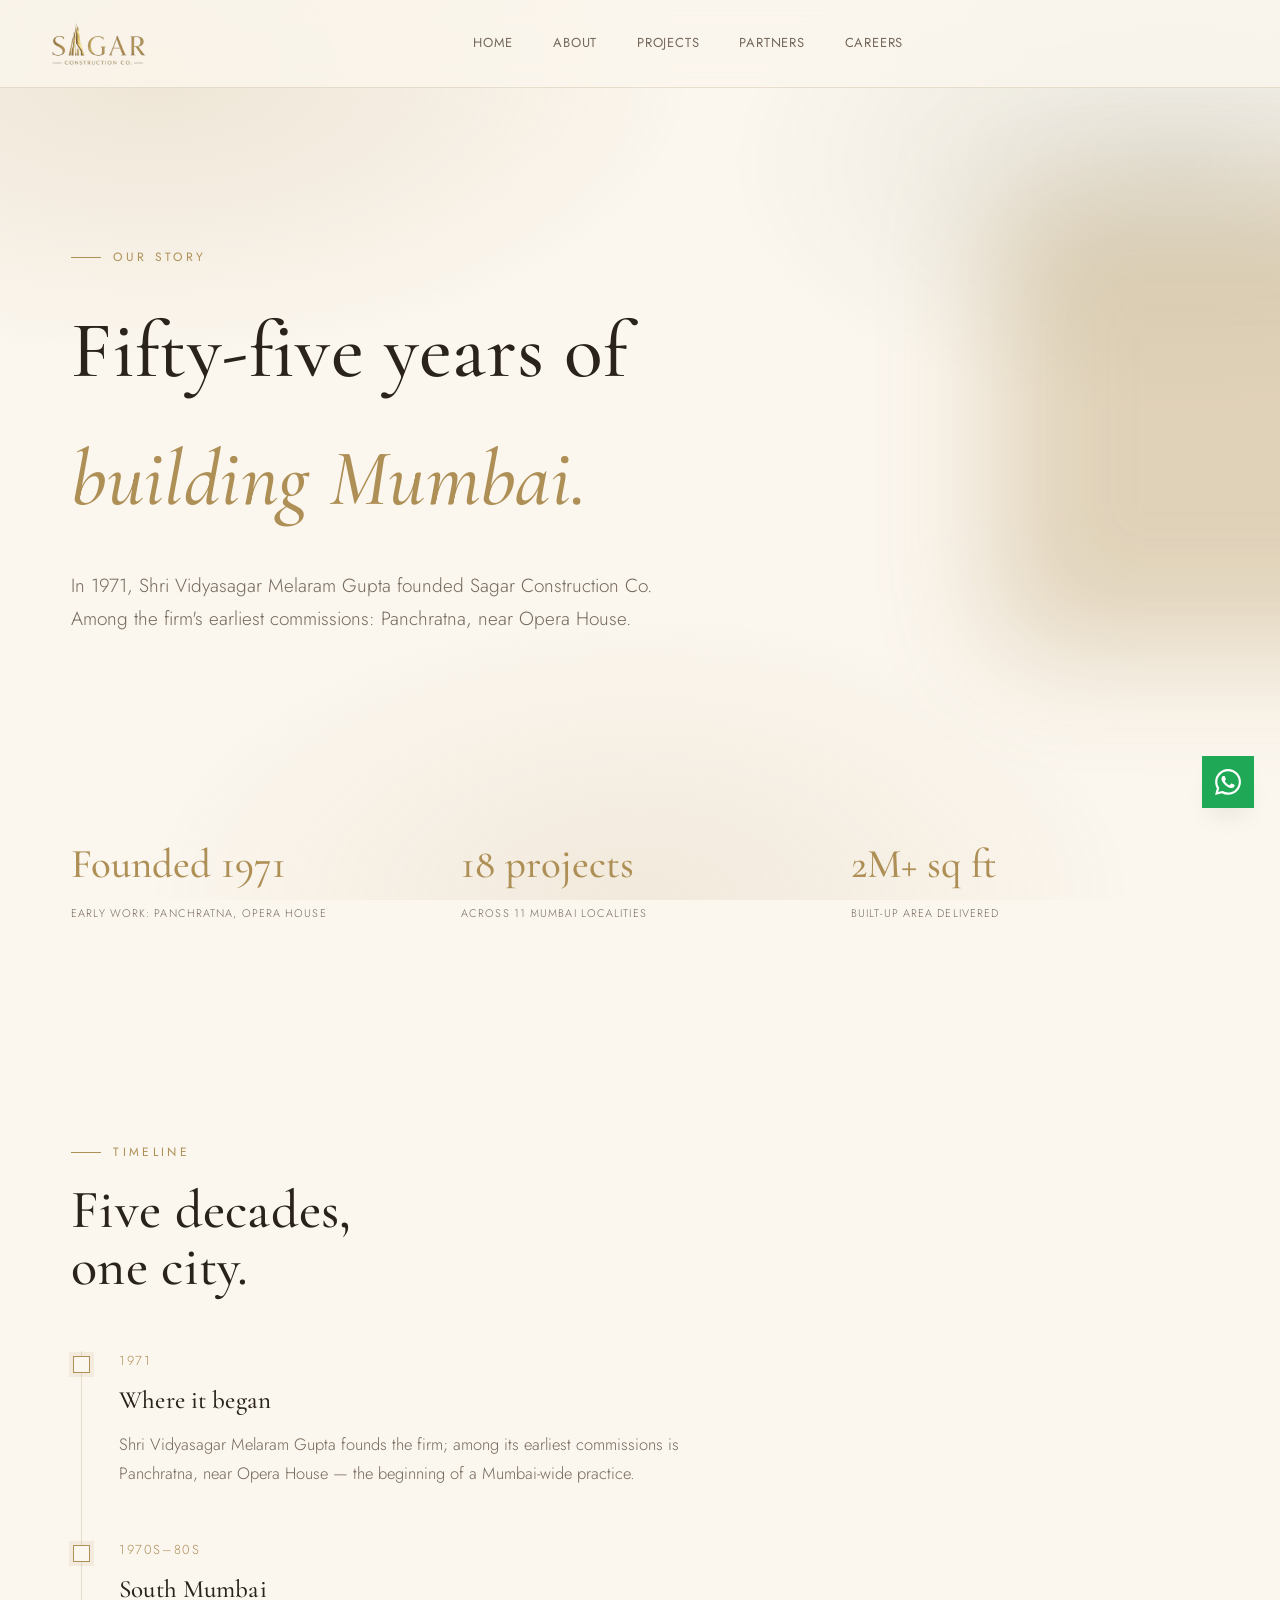
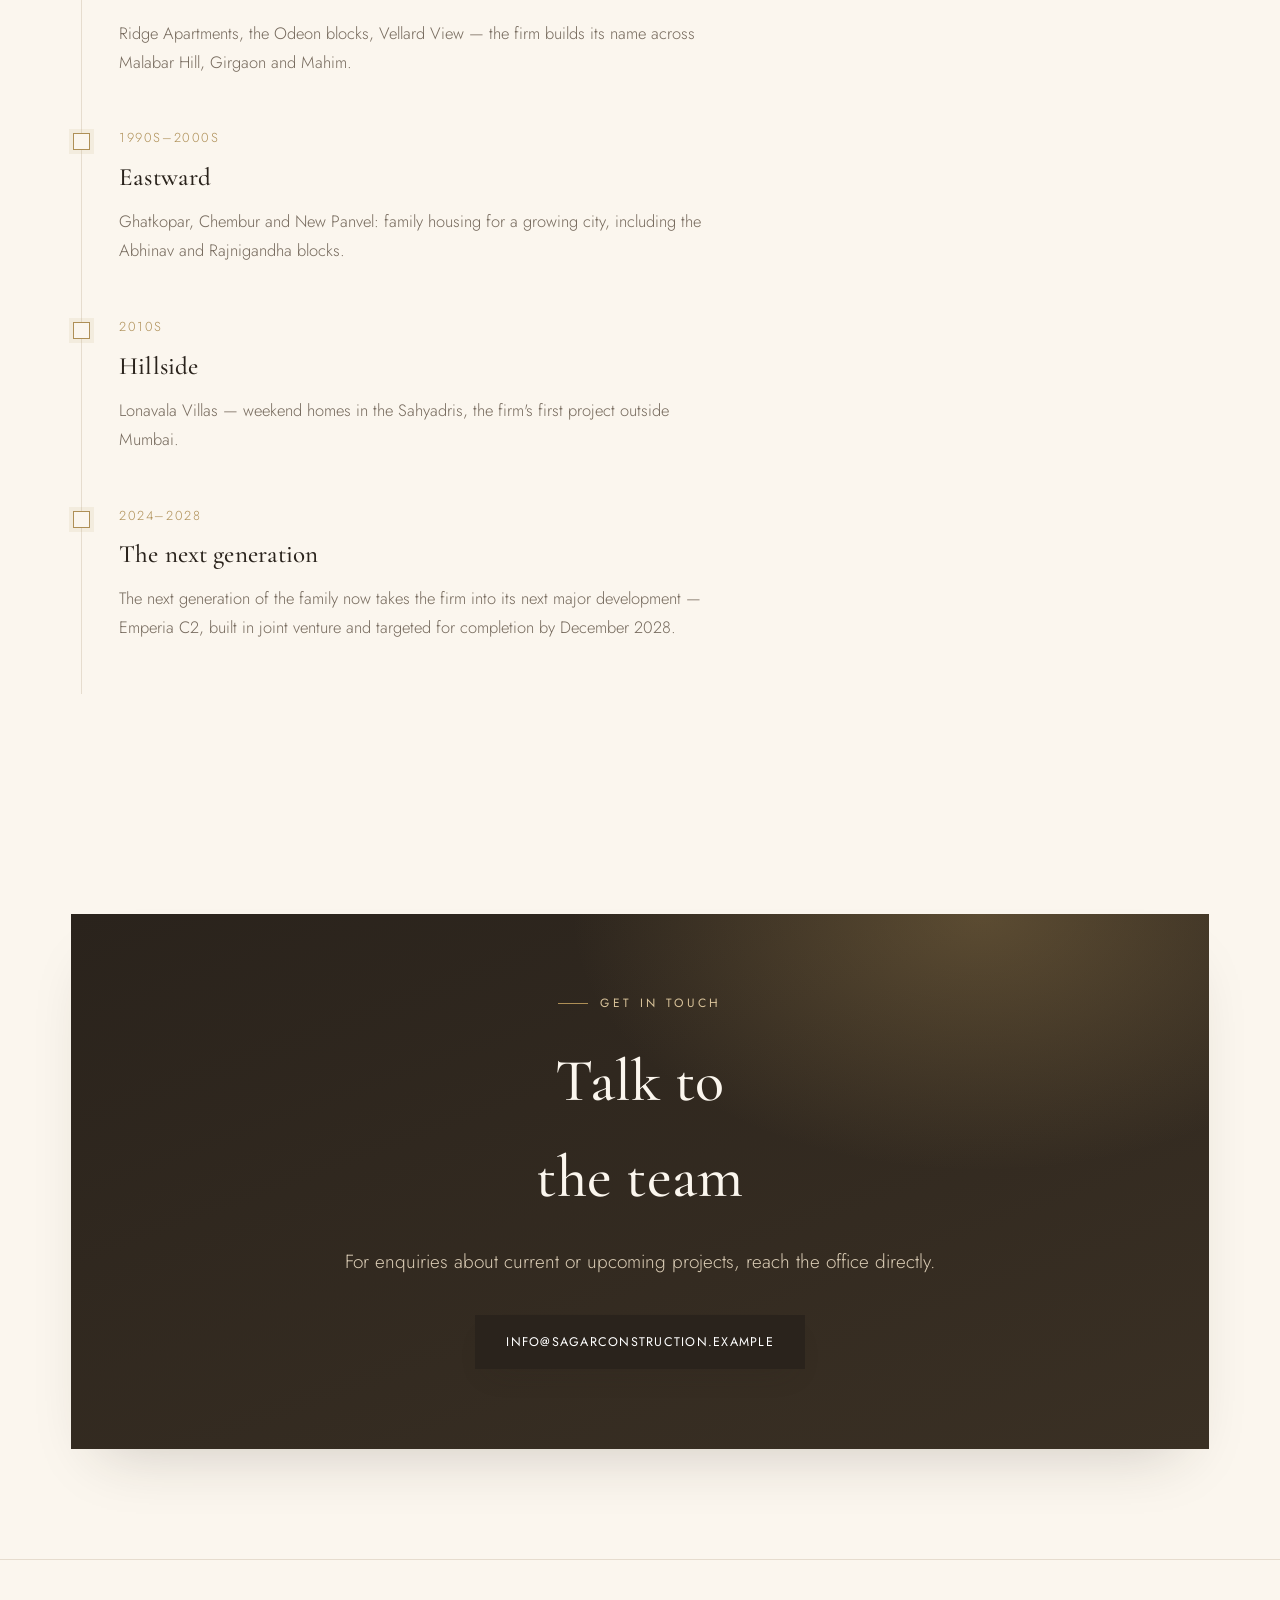
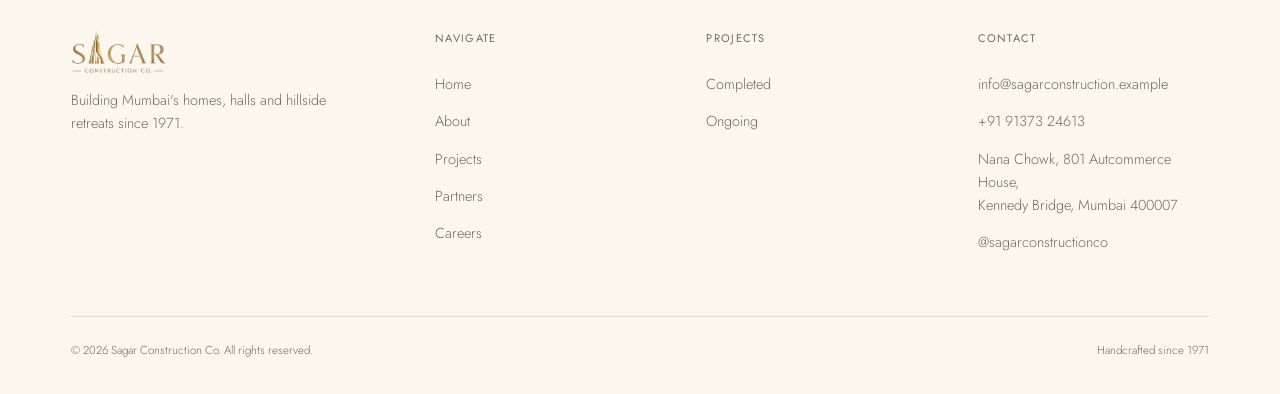
==== about.html @ 86073571 "Site updates: careers page, WhatsApp CTAs, content fixes" ====
<!DOCTYPE html>
<html lang="en">
<head>
<meta charset="UTF-8">
<meta name="viewport" content="width=device-width, initial-scale=1.0">
<title>About — Sagar Construction Co.</title>
<meta name="description" content="The story of Sagar Construction Co. — founded 1971, builders of Panchratna near Opera House, building across Mumbai ever since.">
<meta property="og:title" content="About — Sagar Construction Co.">
<meta property="og:description" content="The story of Sagar Construction Co. — founded 1971, building across Mumbai ever since.">
<meta property="og:type" content="website">
<link rel="stylesheet" href="style.css">
</head>
<body>
<div id="load-scrim"><span>Sagar Construction Co.</span></div>
<header class="topbar">
  <a href="index.html" class="brand">
    <img class="mark-logo" src="logo-full.png" alt="Sagar Construction Co.">
  </a>
  <nav class="navlinks">
    <a href="index.html">Home</a>
    <a href="about.html">About</a>
    <a href="projects.html">Projects</a>
    <a href="partners.html">Partners</a>
    <a href="careers.html">Careers</a>
  </nav>
  <div class="nav-right">
    <button class="burger" aria-label="Menu"><span></span><span></span><span></span></button>
  </div>
</header>
<main>

  <section class="page-hero" style="padding-bottom:30px;">
    <div class="blob" style="width:460px; height:460px; top:100px; right:-180px; background:var(--gold);"></div>
    <div class="wrap">
      <div class="eyebrow reveal">Our story</div>
      <h1 class="reveal">Fifty-five years of<br><em style="font-style:italic; color:var(--accent);">building Mumbai.</em></h1>
      <p class="lede reveal" style="margin-top:26px;">In 1971, Shri Vidyasagar Melaram Gupta founded Sagar Construction Co. Among the firm's earliest commissions: Panchratna, near Opera House.</p>
    </div>
  </section>

  <section>
    <div class="wrap">
      <div class="fact-row reveal">
        <div><strong>Founded 1971</strong><span>Early work: Panchratna, Opera House</span></div>
        <div><strong>18 projects</strong><span>Across 11 Mumbai localities</span></div>
        <div><strong>2M+ sq ft</strong><span>Built-up area delivered</span></div>
      </div>
    </div>
  </section>

  <!-- TIMELINE -->
  <section>
    <div class="wrap">
      <div class="sec-head reveal">
        <div><div class="eyebrow">Timeline</div><h2>Five decades,<br>one city.</h2></div>
      </div>
      <div class="timeline">
        <div class="tl-item reveal">
          <div class="yr">1971</div>
          <div><h3>Where it began</h3><p>Shri Vidyasagar Melaram Gupta founds the firm; among its earliest commissions is Panchratna, near Opera House — the beginning of a Mumbai-wide practice.</p></div>
        </div>
        <div class="tl-item reveal">
          <div class="yr">1970s–80s</div>
          <div><h3>South Mumbai</h3><p>Ridge Apartments, the Odeon blocks, Vellard View — the firm builds its name across Malabar Hill, Girgaon and Mahim.</p></div>
        </div>
        <div class="tl-item reveal">
          <div class="yr">1990s–2000s</div>
          <div><h3>Eastward</h3><p>Ghatkopar, Chembur and New Panvel: family housing for a growing city, including the Abhinav and Rajnigandha blocks.</p></div>
        </div>
        <div class="tl-item reveal">
          <div class="yr">2010s</div>
          <div><h3>Hillside</h3><p>Lonavala Villas — weekend homes in the Sahyadris, the firm's first project outside Mumbai.</p></div>
        </div>
        <div class="tl-item reveal">
          <div class="yr">2024–2028</div>
          <div><h3>The next generation</h3><p>The next generation of the family now takes the firm into its next major development — Emperia C2, built in joint venture and targeted for completion by December 2028.</p></div>
        </div>
      </div>
    </div>
  </section>

  <!-- CTA -->
  <section>
    <div class="wrap">
      <div class="cta-block reveal">
        <div class="eyebrow">Get in touch</div>
        <h2>Talk to<br>the team</h2>
        <p class="lede">For enquiries about current or upcoming projects, reach the office directly.</p>
        <a href="mailto:info@sagarconstruction.example" class="btn"><span>info@sagarconstruction.example</span></a>
      </div>
    </div>
  </section>
</main>
<footer>
  <div class="wrap">
    <div class="foot-grid">
      <div>
        <div class="brand" style="margin-bottom:14px;">
          <img class="mark-logo" src="logo-full.png" alt="Sagar Construction Co.">
        </div>
        <p style="color:var(--fg-soft); font-size:14.5px; max-width:280px; font-weight:300;">Building Mumbai's homes, halls and hillside retreats since 1971.</p>
      </div>
      <div>
        <h4>Navigate</h4>
        <a href="index.html">Home</a>
        <a href="about.html">About</a>
        <a href="projects.html">Projects</a>
        <a href="partners.html">Partners</a>
        <a href="careers.html">Careers</a>
      </div>
      <div>
        <h4>Projects</h4>
        <a href="projects.html#completed">Completed</a>
        <a href="projects.html#ongoing">Ongoing</a>
      </div>
      <div>
        <h4>Contact</h4>
        <a href="mailto:info@sagarconstruction.example">info@sagarconstruction.example</a>
        <a href="tel:+919137324613">+91 91373 24613</a>
        <a href="https://maps.google.com/maps?q=Nana+Chowk,+801+Autcommerce+House,+Kennedy+Bridge,+Mumbai,+Maharashtra+400007" target="_blank" rel="noopener">Nana Chowk, 801 Autcommerce House,<br>Kennedy Bridge, Mumbai 400007</a>
        <a href="https://instagram.com/sagarconstructionco" target="_blank" rel="noopener">@sagarconstructionco</a>
      </div>
    </div>
    <div class="foot-bottom">
      <span>© <span id="yr"></span> Sagar Construction Co. All rights reserved.</span>
      <span>Handcrafted since 1971</span>
    </div>
  </div>
</footer>
<a class="wa-float" href="https://wa.me/919137324613?text=Hi, I%27d like to enquire about Sagar Construction Co. projects." target="_blank" rel="noopener" aria-label="Chat on WhatsApp">
  <svg viewBox="0 0 24 24"><path d="M17.472 14.382c-.297-.149-1.758-.867-2.03-.967-.273-.099-.471-.148-.67.15-.197.297-.767.966-.94 1.164-.173.199-.347.223-.644.075-.297-.15-1.255-.463-2.39-1.475-.883-.788-1.48-1.761-1.653-2.059-.173-.297-.018-.458.13-.606.134-.133.298-.347.446-.52.149-.174.198-.298.298-.497.099-.198.05-.371-.025-.52-.075-.149-.669-1.612-.916-2.207-.242-.579-.487-.5-.669-.51-.173-.008-.371-.01-.57-.01-.198 0-.52.074-.792.372-.272.297-1.04 1.016-1.04 2.479 0 1.462 1.065 2.875 1.213 3.074.149.198 2.096 3.2 5.077 4.487.709.306 1.262.489 1.694.625.712.227 1.36.195 1.871.118.571-.085 1.758-.719 2.006-1.413.248-.694.248-1.289.173-1.413-.074-.124-.272-.198-.57-.347m-5.421 7.403h-.004a9.87 9.87 0 01-5.031-1.378l-.361-.214-3.741.982.998-3.648-.235-.374a9.86 9.86 0 01-1.51-5.26c.001-5.45 4.436-9.884 9.888-9.884 2.64 0 5.122 1.03 6.988 2.898a9.825 9.825 0 012.893 6.994c-.003 5.45-4.437 9.884-9.885 9.884m8.413-18.297A11.815 11.815 0 0012.05 0C5.495 0 .16 5.335.157 11.892c0 2.096.547 4.142 1.588 5.945L.057 24l6.305-1.654a11.882 11.882 0 005.683 1.448h.005c6.554 0 11.89-5.335 11.893-11.893a11.821 11.821 0 00-3.48-8.413z"/></svg>
</a>
<button id="totop" aria-label="Back to top">↑</button>
<script src="data.js"></script>
<script src="main.js"></script>
<script>
document.getElementById("yr").textContent = new Date().getFullYear();
</script>
</body>
</html>
---- style.css ----
/* =========================================================
   SAGAR CONSTRUCTION CO. — DESIGN SYSTEM v2
   Concept: warm ivory, antique gold (from the brand mark),
   deep espresso ink. Soft curves, layered depth, generous
   air — a private-developer, old-money feel rather than a
   drafting sheet.
========================================================= */

@import url('https://fonts.googleapis.com/css2?family=Cormorant+Garamond:ital,wght@0,400;0,500;0,600;1,500&family=Jost:wght@300;400;500;600&display=swap');

:root{
  --ivory:#FBF6EE;
  --ivory-deep:#F3EADA;
  --cream:#FFFDF9;
  --espresso:#2A231C;
  --espresso-soft:#75695C;
  --gold:#AE8F56;
  --gold-light:#D9C39A;
  --gold-pale:#EFE2C6;
  --gold-deep:#8A6B3E;
  --emerald:#3F5C4A;
  --wine:#8C4B3F;
  --slate:#4A5A78;
  --white:#FFFFFF;

  --bg: var(--ivory);
  --surface: var(--cream);
  --fg: var(--espresso);
  --fg-soft: var(--espresso-soft);
  --line: rgba(138,107,62,.18);
  --accent: var(--gold);

  --font-display:'Cormorant Garamond', serif;
  --font-body:'Jost', sans-serif;
  --font-label:'Jost', sans-serif;

  --nav-h:88px;
  --radius:26px;
  --radius-sm:14px;
  --ease:cubic-bezier(.16,1,.3,1);
  --shadow-soft: 0 30px 60px -30px rgba(42,35,28,.22);
  --shadow-tight: 0 14px 30px -16px rgba(42,35,28,.28);
}

*,*::before,*::after{ box-sizing:border-box; }
html{ scroll-behavior:smooth; }
body{
  margin:0;
  background:var(--bg);
  color:var(--fg);
  font-family:var(--font-body);
  font-weight:300;
  font-size:16.5px;
  line-height:1.6;
  transition:background .6s var(--ease), color .6s var(--ease);
  overflow-x:hidden;
}
img{ max-width:100%; display:block; }
a{ color:inherit; text-decoration:none; }
ul{ list-style:none; margin:0; padding:0; }
h1,h2,h3,h4{ font-family:var(--font-display); font-weight:500; letter-spacing:.005em; margin:0; }
p{ margin:0; }

::selection{ background:var(--gold-pale); color:var(--espresso); }

a:focus-visible, button:focus-visible, input:focus-visible{
  outline:2px solid var(--gold);
  outline-offset:3px;
  border-radius:4px;
}

@media (prefers-reduced-motion: reduce){
  *{ animation-duration:.01ms !important; animation-iteration-count:1 !important; transition-duration:.01ms !important; scroll-behavior:auto !important; }
}

/* ---- Soft atmosphere: blurred gold blobs, not grid paper ---- */
.grid-bg{
  position:fixed; inset:0; z-index:-1; pointer-events:none;
  background:
    radial-gradient(60% 45% at 12% 8%, color-mix(in srgb, var(--gold) 16%, transparent), transparent 70%),
    radial-gradient(50% 40% at 92% 18%, color-mix(in srgb, var(--emerald) 10%, transparent), transparent 70%),
    radial-gradient(55% 45% at 50% 100%, color-mix(in srgb, var(--gold) 12%, transparent), transparent 70%);
  transition:opacity .6s var(--ease);
}

/* ---- Loading scrim ---- */
#load-scrim{
  position:fixed; inset:0; background:linear-gradient(160deg, #241D16, #1C1712 60%); z-index:99999;
  display:flex; align-items:center; justify-content:center;
  transition:transform .9s var(--ease), opacity .9s var(--ease);
}
#load-scrim span{ font-family:var(--font-display); font-style:italic; color:var(--gold-light); letter-spacing:.08em; font-size:15px; }
#load-scrim.done{ transform:translateY(-100%); opacity:0; pointer-events:none; }

/* =========================
   TOP BAR / NAV
========================= */
.topbar{
  position:fixed; top:0; left:0; right:0; height:var(--nav-h);
  z-index:1000; display:flex; align-items:center; justify-content:space-between;
  padding:0 clamp(20px,4vw,64px);
  background:color-mix(in srgb, var(--bg) 78%, transparent);
  backdrop-filter:blur(14px);
  border-bottom:1px solid var(--line);
  transition:background .6s var(--ease), border-color .6s var(--ease), transform .5s var(--ease);
}
.topbar.hide{ transform:translateY(-100%); }

.brand{ display:flex; align-items:center; gap:12px; }
.brand .mark-logo{ height:44px; width:auto; }
.brand .mark{ width:38px; height:38px; }
.brand .word{ font-family:var(--font-display); font-size:23px; letter-spacing:.03em; line-height:1; color:var(--fg); }
.brand small{ display:block; font-family:var(--font-label); font-size:9px; letter-spacing:.22em; color:var(--fg-soft); text-transform:uppercase; margin-top:5px; font-weight:400; }

.navlinks{ display:flex; align-items:center; gap:40px; font-family:var(--font-label); font-size:13px; letter-spacing:.06em; text-transform:uppercase; font-weight:400; }
.navlinks a{ position:relative; padding:6px 0; color:var(--fg-soft); }
.navlinks a::after{ content:""; position:absolute; left:0; bottom:0; width:0; height:1px; background:var(--accent); transition:width .35s var(--ease); }
.navlinks a:hover, .navlinks a.active{ color:var(--fg); }
.navlinks a:hover::after, .navlinks a.active::after{ width:100%; }

.nav-right{ display:flex; align-items:center; gap:18px; }

.burger{ display:none; flex-direction:column; gap:5px; background:none; border:0; cursor:pointer; padding:8px; }
.burger span{ width:24px; height:1.5px; background:var(--fg); transition:transform .3s var(--ease), opacity .3s var(--ease); border-radius:2px; }

@media (max-width: 880px){
  .navlinks{ position:fixed; inset:var(--nav-h) 0 0 0; height:calc(100vh - var(--nav-h)); background:var(--bg);
    flex-direction:column; justify-content:center; gap:30px; font-size:24px; font-family:var(--font-display); text-transform:none; letter-spacing:0;
    transform:translateX(100%); transition:transform .55s var(--ease); border-top:1px solid var(--line); }
  .navlinks.open{ transform:translateX(0); }
  .burger{ display:flex; }
  .burger.open span:nth-child(1){ transform:translateY(6.5px) rotate(45deg); }
  .burger.open span:nth-child(2){ opacity:0; }
  .burger.open span:nth-child(3){ transform:translateY(-6.5px) rotate(-45deg); }
}

/* =========================
   BUTTONS
========================= */
.btn{
  --btn-fg: var(--white);
  position:relative; display:inline-flex; align-items:center; gap:10px;
  font-family:var(--font-label); font-size:12.5px; text-transform:uppercase; letter-spacing:.1em; font-weight:400;
  background:var(--espresso); color:var(--btn-fg);
  padding:16px 30px; border-radius:40px; border:1px solid var(--espresso);
  cursor:pointer; overflow:hidden; isolation:isolate;
  box-shadow:var(--shadow-tight);
}
.btn span{ position:relative; z-index:2; }
.btn::before{
  content:""; position:absolute; inset:0; z-index:1;
  background:linear-gradient(120deg, var(--gold), var(--gold-light));
  transform:translateX(-102%);
  transition:transform .5s var(--ease);
}
.btn:hover::before{ transform:translateX(0); }
.btn:hover{ color:var(--espresso); border-color:var(--gold); }
.btn.ghost{ background:transparent; color:var(--fg); border-color:var(--line); box-shadow:none; }
.btn.ghost::before{ background:var(--gold-pale); }
.btn.ghost:hover{ color:var(--espresso); }

/* =========================
   LAYOUT HELPERS
========================= */
.wrap{ max-width:1240px; margin:0 auto; padding:0 clamp(20px,4vw,64px); }
main{ padding-top:var(--nav-h); }
section{ position:relative; padding:110px 0; }
.eyebrow{
  font-family:var(--font-label); font-size:12px; letter-spacing:.28em; text-transform:uppercase; font-weight:400;
  color:var(--accent); display:flex; align-items:center; gap:12px; margin-bottom:20px;
}
.eyebrow::before{ content:""; width:30px; height:1px; background:var(--accent); }
.lede{ font-size:clamp(16px,1.5vw,19px); color:var(--fg-soft); max-width:640px; font-weight:300; line-height:1.75; }

/* Ornamental divider — replaces the old dimension-line */
.dim{
  display:flex; align-items:center; gap:14px; margin:14px 0;
  font-family:var(--font-label); font-size:11px; color:var(--fg-soft); letter-spacing:.14em; text-transform:uppercase; font-weight:400;
}
.dim::before, .dim::after{ content:""; flex:1; height:1px; background:linear-gradient(90deg, transparent, var(--line) 50%, transparent); }
.dim::before{ background:linear-gradient(90deg, var(--line), transparent); }
.dim::after{ background:linear-gradient(90deg, transparent, var(--line)); }

/* reveal-on-scroll */
.reveal{ opacity:0; transform:translateY(34px); transition:opacity 1s var(--ease), transform 1s var(--ease); }
.reveal.in{ opacity:1; transform:translateY(0); }
.reveal-stagger > *{ transition-delay:calc(var(--i, 0) * 100ms); }

/* Fluid section wave divider */
.wave{ position:relative; height:90px; margin-top:-90px; z-index:2; pointer-events:none; }
.wave svg{ width:100%; height:100%; display:block; }

/* =========================
   HERO
========================= */
.hero{ padding:calc(var(--nav-h) + 48px) 0 90px; overflow:hidden; position:relative; }
.hero-grid{ display:grid; grid-template-columns:1.1fr .9fr; gap:64px; align-items:center; }
@media (max-width:960px){ .hero-grid{ grid-template-columns:1fr; } }

.hero h1{
  font-size:clamp(48px,7vw,96px); line-height:1.02; letter-spacing:0; font-weight:500;
}
.hero h1 em{ font-style:italic; color:var(--accent); font-weight:500; }
.hero-tagline{ margin-top:26px; }
.hero-cta{ display:flex; gap:14px; margin-top:36px; flex-wrap:wrap; }

.hero-stats{ display:flex; gap:0; margin-top:50px; flex-wrap:wrap; }
.hero-stats .stat{ padding:0 34px 0 0; margin-right:34px; border-right:1px solid var(--line); }
.hero-stats .stat:last-child{ border-right:0; }
.stat .num{ font-family:var(--font-display); font-size:clamp(32px,3.2vw,44px); color:var(--accent); display:block; font-weight:500; }
.stat .lbl{ font-family:var(--font-label); font-size:11px; letter-spacing:.1em; color:var(--fg-soft); text-transform:uppercase; margin-top:4px; display:block; }

.hero-plate{
  position:relative; aspect-ratio:4/5; border-radius:var(--radius); overflow:hidden;
  box-shadow:var(--shadow-soft);
}
.hero-plate::after{
  content:""; position:absolute; inset:0;
  background:linear-gradient(200deg, transparent 40%, rgba(28,23,18,.55) 100%);
}
.hero-plate img{ width:100%; height:100%; object-fit:cover; filter:grayscale(1); animation:colorUp 4s ease-out 1.2s forwards; }
@keyframes colorUp{ from{ filter:grayscale(1); } to{ filter:grayscale(0); } }
.hero-plate .tag{
  position:absolute; bottom:22px; left:22px; z-index:2; font-family:var(--font-label); font-size:11px;
  letter-spacing:.08em; color:#F3E9D8; text-transform:uppercase;
}
.hero-plate .tag .name{ display:block; font-family:var(--font-display); font-style:italic; font-size:24px; color:#fff; margin-top:2px; letter-spacing:0; }
.hero-plate .ring{
  position:absolute; top:22px; right:22px; z-index:2; width:56px; height:56px; border-radius:50%;
  border:1px solid rgba(255,255,255,.5); display:flex; align-items:center; justify-content:center;
}

/* Decorative blurred blob accents */
.blob{ position:absolute; border-radius:50%; filter:blur(60px); opacity:.35; pointer-events:none; z-index:-1; }

/* =========================
   MARQUEE
========================= */
.marquee{
  border-top:1px solid var(--line); border-bottom:1px solid var(--line);
  padding:22px 0; overflow:hidden; white-space:nowrap;
}
.marquee-track{ display:inline-flex; gap:48px; animation:scrollmq 32s linear infinite; }
.marquee:hover .marquee-track{ animation-play-state:paused; }
.marquee-track span{ font-family:var(--font-display); font-style:italic; font-size:18px; letter-spacing:.02em; color:var(--fg-soft); }
.marquee-track span b{ color:var(--accent); font-weight:400; font-style:normal; }
@keyframes scrollmq{ from{ transform:translateX(0);} to{ transform:translateX(-50%);} }

/* =========================
   SECTION HEAD
========================= */
.sec-head{ display:flex; justify-content:space-between; align-items:flex-end; gap:24px; margin-bottom:56px; flex-wrap:wrap; }
.sec-head h2{ font-size:clamp(32px,4.4vw,54px); line-height:1.05; font-weight:500; }

/* =========================
   IMAGE PLACEHOLDER (elegant)
========================= */
.img-placeholder{
  position:relative; width:100%; height:100%; overflow:hidden;
  background:
    linear-gradient(135deg, var(--gold-pale) 0%, var(--ivory-deep) 45%, var(--gold-pale) 100%);
  display:flex; align-items:center; justify-content:center; flex-direction:column; gap:10px;
}
.img-placeholder::before{
  content:""; position:absolute; inset:0;
  background-image:radial-gradient(circle at 30% 30%, rgba(255,255,255,.5), transparent 55%);
  mix-blend-mode:overlay; opacity:.6;
}
.img-placeholder svg{ width:34px; height:34px; opacity:.55; position:relative; z-index:1; }
.img-placeholder span{ font-family:var(--font-label); font-size:10px; letter-spacing:.14em; text-transform:uppercase; color:var(--gold-deep); opacity:.75; position:relative; z-index:1; text-align:center; padding:0 16px; }

/* =========================
   CARDS
========================= */
.card-grid{ display:grid; grid-template-columns:repeat(3,1fr); gap:34px; }
@media (max-width:960px){ .card-grid{ grid-template-columns:repeat(2,1fr);} }
@media (max-width:640px){ .card-grid{ grid-template-columns:1fr;} }

.pcard{
  background:var(--surface); border-radius:var(--radius); overflow:hidden; cursor:pointer;
  box-shadow:var(--shadow-tight);
  transition:transform .5s var(--ease), box-shadow .5s var(--ease);
  --px: 50%; --py: 50%;
}
.pcard:hover{ transform:translateY(-8px); box-shadow:var(--shadow-soft); }
.pcard .body{ padding:28px; }
.pcard .pk{ font-family:var(--font-label); font-size:10.5px; color:var(--fg-soft); letter-spacing:.12em; text-transform:uppercase; display:flex; justify-content:space-between; align-items:center; }
.pcard h3{ font-size:27px; margin:14px 0 6px; font-weight:500; }
.pcard .loc{ font-family:var(--font-label); font-size:12.5px; color:var(--fg-soft); letter-spacing:.02em; }
.pcard .note{ margin-top:16px; font-size:14.5px; color:var(--fg-soft); line-height:1.7; font-weight:300; }
.pcard .foot{ margin-top:20px; display:flex; justify-content:space-between; align-items:center; font-family:var(--font-label); font-size:12px; border-top:1px solid var(--line); padding-top:16px; }
.badge{ font-family:var(--font-label); font-size:10px; letter-spacing:.1em; text-transform:uppercase; padding:5px 12px; border-radius:20px; font-weight:400; }
.badge.completed{ background:color-mix(in srgb, var(--emerald) 14%, transparent); color:var(--emerald); }
.badge.ongoing{ background:color-mix(in srgb, var(--wine) 14%, transparent); color:var(--wine); }
.badge.jv{ background:color-mix(in srgb, var(--slate) 16%, transparent); color:var(--slate); margin-left:6px; }

.pcard-media{ aspect-ratio:5/4; position:relative; transform-style:preserve-3d; will-change:transform; }
.pcard-media img{
  width:100%; height:100%; object-fit:cover; display:block;
  filter:saturate(1.05) contrast(1.02);
  transition:transform .7s var(--ease);
}
.pcard-media:hover img{ transform:scale(1.06); }

/* =========================
   FILTER TABS (projects page)
========================= */
.tabs{ display:flex; gap:10px; flex-wrap:wrap; }
.tab{
  font-family:var(--font-label); font-size:12px; letter-spacing:.08em; text-transform:uppercase; font-weight:400;
  padding:11px 20px; border:1px solid var(--line); border-radius:40px; background:none; color:var(--fg-soft); cursor:pointer;
  transition:all .35s var(--ease);
}
.tab.active, .tab:hover{ background:var(--espresso); color:var(--ivory); border-color:var(--espresso); }

.searchbar{
  display:flex; align-items:center; gap:10px; border:1px solid var(--line); border-radius:40px; padding:11px 18px;
  font-family:var(--font-label); font-size:13px; min-width:230px; background:var(--surface);
}
.searchbar input{ border:0; background:none; outline:0; color:var(--fg); font-family:var(--font-label); font-size:13px; width:100%; font-weight:300; }
.searchbar input::placeholder{ color:var(--fg-soft); }

.count-line{ font-family:var(--font-label); font-size:12.5px; color:var(--fg-soft); margin:24px 0 34px; font-style:italic; font-family:var(--font-display); }
.no-results{ padding:70px 0; text-align:center; font-family:var(--font-display); font-style:italic; font-size:19px; color:var(--fg-soft); display:none; }
.no-results.show{ display:block; }

/* =========================
   TIMELINE (about page)
========================= */
.timeline{ position:relative; margin-top:48px; }
.timeline::before{ content:""; position:absolute; left:10px; top:0; bottom:0; width:1px; background:linear-gradient(var(--line), var(--line)); }
.tl-item{ position:relative; padding:0 0 52px 48px; }
.tl-item::before{ content:""; position:absolute; left:2px; top:5px; width:17px; height:17px; border-radius:50%; background:var(--bg); border:1.5px solid var(--accent); box-shadow:0 0 0 4px color-mix(in srgb, var(--accent) 10%, transparent); }
.tl-item .yr{ font-family:var(--font-label); font-size:13px; color:var(--accent); letter-spacing:.12em; text-transform:uppercase; }
.tl-item h3{ font-size:25px; margin:8px 0 10px; font-weight:500; }
.tl-item p{ color:var(--fg-soft); max-width:600px; font-weight:300; line-height:1.75; }

/* =========================
   VALUES (about page)
========================= */
.value-grid{ display:grid; grid-template-columns:repeat(3,1fr); gap:34px; }
@media (max-width:860px){ .value-grid{ grid-template-columns:1fr; } }

.group-grid{ display:grid; grid-template-columns:repeat(2,1fr); gap:24px; }
@media (max-width:760px){ .group-grid{ grid-template-columns:1fr; } }
.group-card{ background:var(--surface); border-radius:var(--radius); padding:30px 32px; box-shadow:var(--shadow-tight); transition:transform .5s var(--ease), box-shadow .5s var(--ease); display:flex; align-items:center; gap:18px; }
.group-card:hover{ transform:translateY(-6px); box-shadow:var(--shadow-soft); }
.group-card .mark{ font-family:var(--font-display); font-style:italic; font-size:26px; color:var(--gold-light); flex-shrink:0; width:44px; }
.group-card h3{ font-size:18px; font-weight:500; line-height:1.4; }
.value-card{ background:var(--surface); border-radius:var(--radius); padding:38px 32px; box-shadow:var(--shadow-tight); transition:transform .5s var(--ease), box-shadow .5s var(--ease); }
.value-card:hover{ transform:translateY(-6px); box-shadow:var(--shadow-soft); }
.value-card .num{ font-family:var(--font-display); font-style:italic; font-size:34px; color:var(--gold-light); }
.value-card h3{ font-size:23px; margin:10px 0 12px; font-weight:500; }
.value-card p{ color:var(--fg-soft); font-size:14.5px; line-height:1.7; font-weight:300; }

/* =========================
   FOUNDER PROFILE
========================= */
.profile{ display:grid; grid-template-columns:.62fr 1.38fr; gap:64px; align-items:center; }
@media (max-width:860px){ .profile{ grid-template-columns:1fr; } }
.portrait{
  aspect-ratio:3/4; border-radius:var(--radius); background:var(--surface); position:relative; overflow:hidden;
  box-shadow:var(--shadow-soft);
}
.portrait img{ width:100%; height:100%; object-fit:cover; }

/* =========================
   COUNTER STRIP
========================= */
.counters{ display:grid; grid-template-columns:repeat(5,1fr); }
@media (max-width:960px){ .counters{ grid-template-columns:repeat(3,1fr); row-gap:40px;} }
@media (max-width:760px){ .counters{ grid-template-columns:repeat(2,1fr); row-gap:40px;} }
.counter{ text-align:center; padding:0 20px; }
.counter .n{ font-family:var(--font-display); font-size:clamp(36px,4vw,58px); color:var(--accent); font-weight:500; }
.counter .t{ font-family:var(--font-label); font-size:11px; letter-spacing:.1em; color:var(--fg-soft); text-transform:uppercase; margin-top:8px; }

/* 3-up counter grid (home page) */
.counter-grid{ display:grid; grid-template-columns:repeat(3,1fr); gap:32px; }
@media (max-width:760px){ .counter-grid{ grid-template-columns:1fr; gap:28px; } }

/* fact row (about page) */
.fact-row{ display:grid; grid-template-columns:repeat(3,1fr); gap:32px; margin-top:56px; }
.fact-row strong{ display:block; font-family:var(--font-display); font-size:clamp(30px,3.2vw,44px); color:var(--accent); font-weight:500; }
.fact-row span{ display:block; margin-top:8px; font-family:var(--font-label); font-size:11px; letter-spacing:.1em; text-transform:uppercase; color:var(--fg-soft); }
@media (max-width:760px){ .fact-row{ grid-template-columns:1fr; gap:26px; } }
.counter .l{ font-family:var(--font-label); font-size:11px; letter-spacing:.1em; color:var(--fg-soft); text-transform:uppercase; margin-top:8px; }

/* =========================
   CTA BLOCK
========================= */
.cta-block{
  position:relative; border-radius:calc(var(--radius) + 10px); padding:80px clamp(24px,6vw,90px);
  text-align:center; overflow:hidden;
  background:linear-gradient(160deg, var(--espresso) 0%, #3A3024 100%);
  box-shadow:var(--shadow-soft);
}
.cta-block::before{
  content:""; position:absolute; inset:0;
  background:radial-gradient(60% 80% at 80% 0%, rgba(174,143,86,.35), transparent 60%);
}
.cta-block > *{ position:relative; z-index:1; }
.cta-block h2{ font-size:clamp(32px,5vw,60px); color:var(--ivory); }
.cta-block .eyebrow{ justify-content:center; color:var(--gold-light); }
.cta-block .lede{ margin:20px auto 36px; color:#D9CBB4; }

/* =========================
   FOOTER
========================= */
footer{ border-top:1px solid var(--line); padding:70px 0 34px; margin-top:0; }
.foot-grid{ display:grid; grid-template-columns:1.4fr 1fr 1fr 1fr; gap:40px; }
@media (max-width:760px){ .foot-grid{ grid-template-columns:1fr 1fr; } }
.foot-grid h4{ font-family:var(--font-label); font-size:11px; letter-spacing:.12em; color:var(--fg-soft); text-transform:uppercase; margin-bottom:18px; font-weight:400; }
.foot-grid a{ display:block; padding:7px 0; color:var(--fg-soft); font-size:14.5px; transition:color .25s; font-weight:300; }
.foot-grid a:hover{ color:var(--accent); }
.foot-bottom{ display:flex; justify-content:space-between; margin-top:56px; padding-top:24px; border-top:1px solid var(--line); font-family:var(--font-label); font-size:11.5px; color:var(--fg-soft); flex-wrap:wrap; gap:10px; }

/* =========================
   APPLICATION FORM (careers)
========================= */
.apply-form{ max-width:760px; }
.form-row{ display:grid; grid-template-columns:1fr 1fr; gap:22px; }
@media (max-width:640px){ .form-row{ grid-template-columns:1fr; } }
.field{ margin-bottom:22px; }
.field label{
  display:block; font-family:var(--font-label); font-size:11px; letter-spacing:.14em;
  text-transform:uppercase; color:var(--fg-soft); margin-bottom:8px; font-weight:400;
}
.field input, .field select, .field textarea{
  width:100%; background:var(--surface); border:1px solid var(--line); border-radius:var(--radius-sm);
  padding:14px 16px; font-family:var(--font-body); font-size:15px; font-weight:300; color:var(--fg);
  transition:border-color .3s var(--ease), box-shadow .3s var(--ease);
  appearance:none; -webkit-appearance:none;
}
.field select{
  background-image:url("data:image/svg+xml,%3Csvg xmlns='http://www.w3.org/2000/svg' width='12' height='8' viewBox='0 0 12 8'%3E%3Cpath d='M1 1l5 5 5-5' fill='none' stroke='%23AE8F56' stroke-width='1.5'/%3E%3C/svg%3E");
  background-repeat:no-repeat; background-position:right 16px center; padding-right:40px; cursor:pointer;
}
.field textarea{ resize:vertical; min-height:130px; }
.field input:focus, .field select:focus, .field textarea:focus{
  outline:none; border-color:var(--accent); box-shadow:0 0 0 3px color-mix(in srgb, var(--accent) 18%, transparent);
}
.field input::placeholder, .field textarea::placeholder{ color:var(--fg-soft); opacity:.7; }
.form-note{ font-size:13.5px; color:var(--fg-soft); font-weight:300; margin:6px 0 26px; max-width:560px; }
.form-error{ color:var(--wine); font-size:14px; margin-top:16px; min-height:20px; }

/* =========================
   WHATSAPP FLOAT + MODAL ENQUIRY
========================= */
.wa-float{
  position:fixed; right:26px; bottom:92px; width:52px; height:52px; z-index:900;
  background:#1FA855; color:#fff; border:0; cursor:pointer;
  display:flex; align-items:center; justify-content:center;
  box-shadow:var(--shadow-tight);
  transition:transform .3s var(--ease), background .3s;
}
.wa-float:hover{ transform:translateY(-3px); background:#178A44; }
.wa-float svg{ width:26px; height:26px; fill:#fff; }

.modal-cta{ display:flex; gap:12px; margin-top:28px; flex-wrap:wrap; }
.modal-cta .btn{ padding:13px 22px; font-size:11.5px; }

/* locality filter */
.area-filter{
  font-family:var(--font-label); font-size:13px; font-weight:300; color:var(--fg);
  border:1px solid var(--line); background:var(--surface); padding:11px 38px 11px 18px; cursor:pointer;
  appearance:none; -webkit-appearance:none;
  background-image:url("data:image/svg+xml,%3Csvg xmlns='http://www.w3.org/2000/svg' width='12' height='8' viewBox='0 0 12 8'%3E%3Cpath d='M1 1l5 5 5-5' fill='none' stroke='%23AE8F56' stroke-width='1.5'/%3E%3C/svg%3E");
  background-repeat:no-repeat; background-position:right 14px center;
}
.area-filter:focus{ outline:none; border-color:var(--accent); }

/* =========================
   FAQ (home)
========================= */
.faq{ max-width:820px; }
.faq details{
  border-top:1px solid var(--line); padding:22px 4px;
}
.faq details:last-child{ border-bottom:1px solid var(--line); }
.faq summary{
  cursor:pointer; font-family:var(--font-display); font-size:21px; font-weight:500;
  list-style:none; display:flex; justify-content:space-between; align-items:center; gap:18px;
}
.faq summary::-webkit-details-marker{ display:none; }
.faq summary::after{
  content:"+"; font-family:var(--font-body); font-size:26px; font-weight:300; color:var(--accent);
  flex-shrink:0; transition:transform .3s var(--ease);
}
.faq details[open] summary::after{ transform:rotate(45deg); }
.faq details p{ margin-top:12px; color:var(--fg-soft); font-weight:300; line-height:1.75; max-width:640px; }
.faq details p a{ color:var(--accent); }

/* page hero (inner pages) */
.page-hero{ padding:160px 0 76px; }
.page-hero h1{ font-size:clamp(42px,6.6vw,80px); }

/* Modal */
.modal-backdrop{
  position:fixed; inset:0; background:rgba(28,23,18,.78); z-index:2000;
  display:flex; align-items:center; justify-content:center; padding:24px;
  opacity:0; pointer-events:none; transition:opacity .4s var(--ease);
  backdrop-filter:blur(4px);
}
.modal-backdrop.open{ opacity:1; pointer-events:auto; }
.modal{
  background:var(--surface); color:var(--fg); max-width:580px; width:100%; max-height:90vh; border-radius:var(--radius);
  padding:0 0 40px; transform:translateY(28px) scale(.96); transition:transform .4s var(--ease);
  position:relative; overflow:hidden auto; box-shadow:var(--shadow-soft);
}
.modal-backdrop.open .modal{ transform:translateY(0) scale(1); }
.modal .close{ position:absolute; top:18px; right:18px; z-index:3; background:rgba(28,23,18,.5); border:0; width:34px; height:34px; border-radius:50%; font-size:19px; cursor:pointer; color:#fff; }
.modal .modal-inner{ padding:36px 40px 0; }
.modal .pk{ font-family:var(--font-label); font-size:11px; color:var(--fg-soft); letter-spacing:.12em; text-transform:uppercase; }
.modal h3{ font-size:32px; margin:12px 0; font-weight:500; }
.modal .row{ display:flex; justify-content:space-between; padding:12px 0; border-top:1px solid var(--line); font-family:var(--font-label); font-size:13px; }
.modal .row span:first-child{ color:var(--fg-soft); text-transform:uppercase; letter-spacing:.06em; font-size:11.5px; }

/* Petal burst */
.petal{ position:fixed; top:0; left:0; z-index:9998; pointer-events:none; border-radius:50%; }

/* Progress bar (scroll) */
#scroll-progress{ position:fixed; top:0; left:0; height:2.5px; background:linear-gradient(90deg, var(--gold), var(--gold-light)); z-index:1001; width:0%; }

/* Back to top */
#totop{
  position:fixed; right:26px; bottom:26px; width:50px; height:50px; border-radius:50%;
  background:var(--espresso); color:var(--ivory); border:0; cursor:pointer; z-index:900;
  display:flex; align-items:center; justify-content:center; font-size:18px;
  opacity:0; transform:translateY(10px); transition:opacity .35s, transform .35s, background .35s;
  box-shadow:var(--shadow-tight);
}
#totop.show{ opacity:1; transform:translateY(0); }

/* =========================
   STRAIGHT EDGES OVERRIDE
   ========================= */
*,*::before,*::after{
  border-radius:0 !important;
}
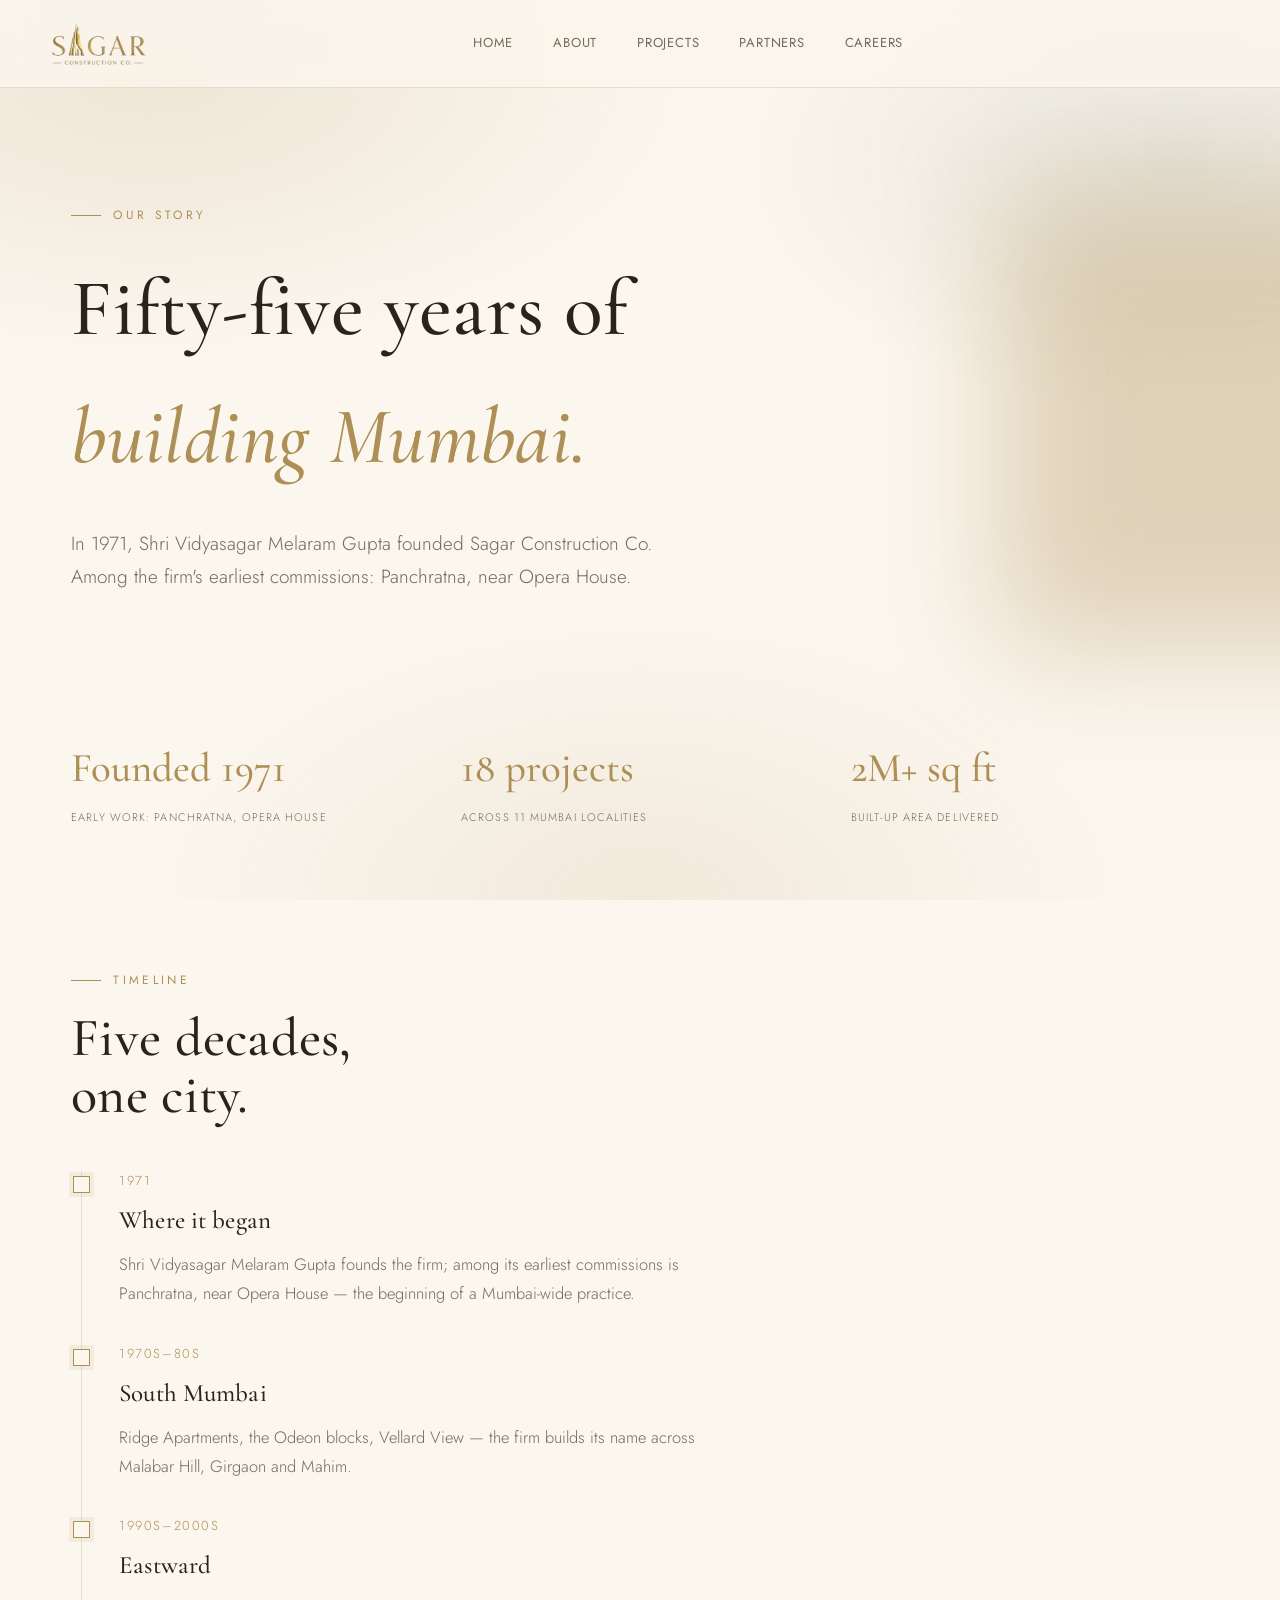
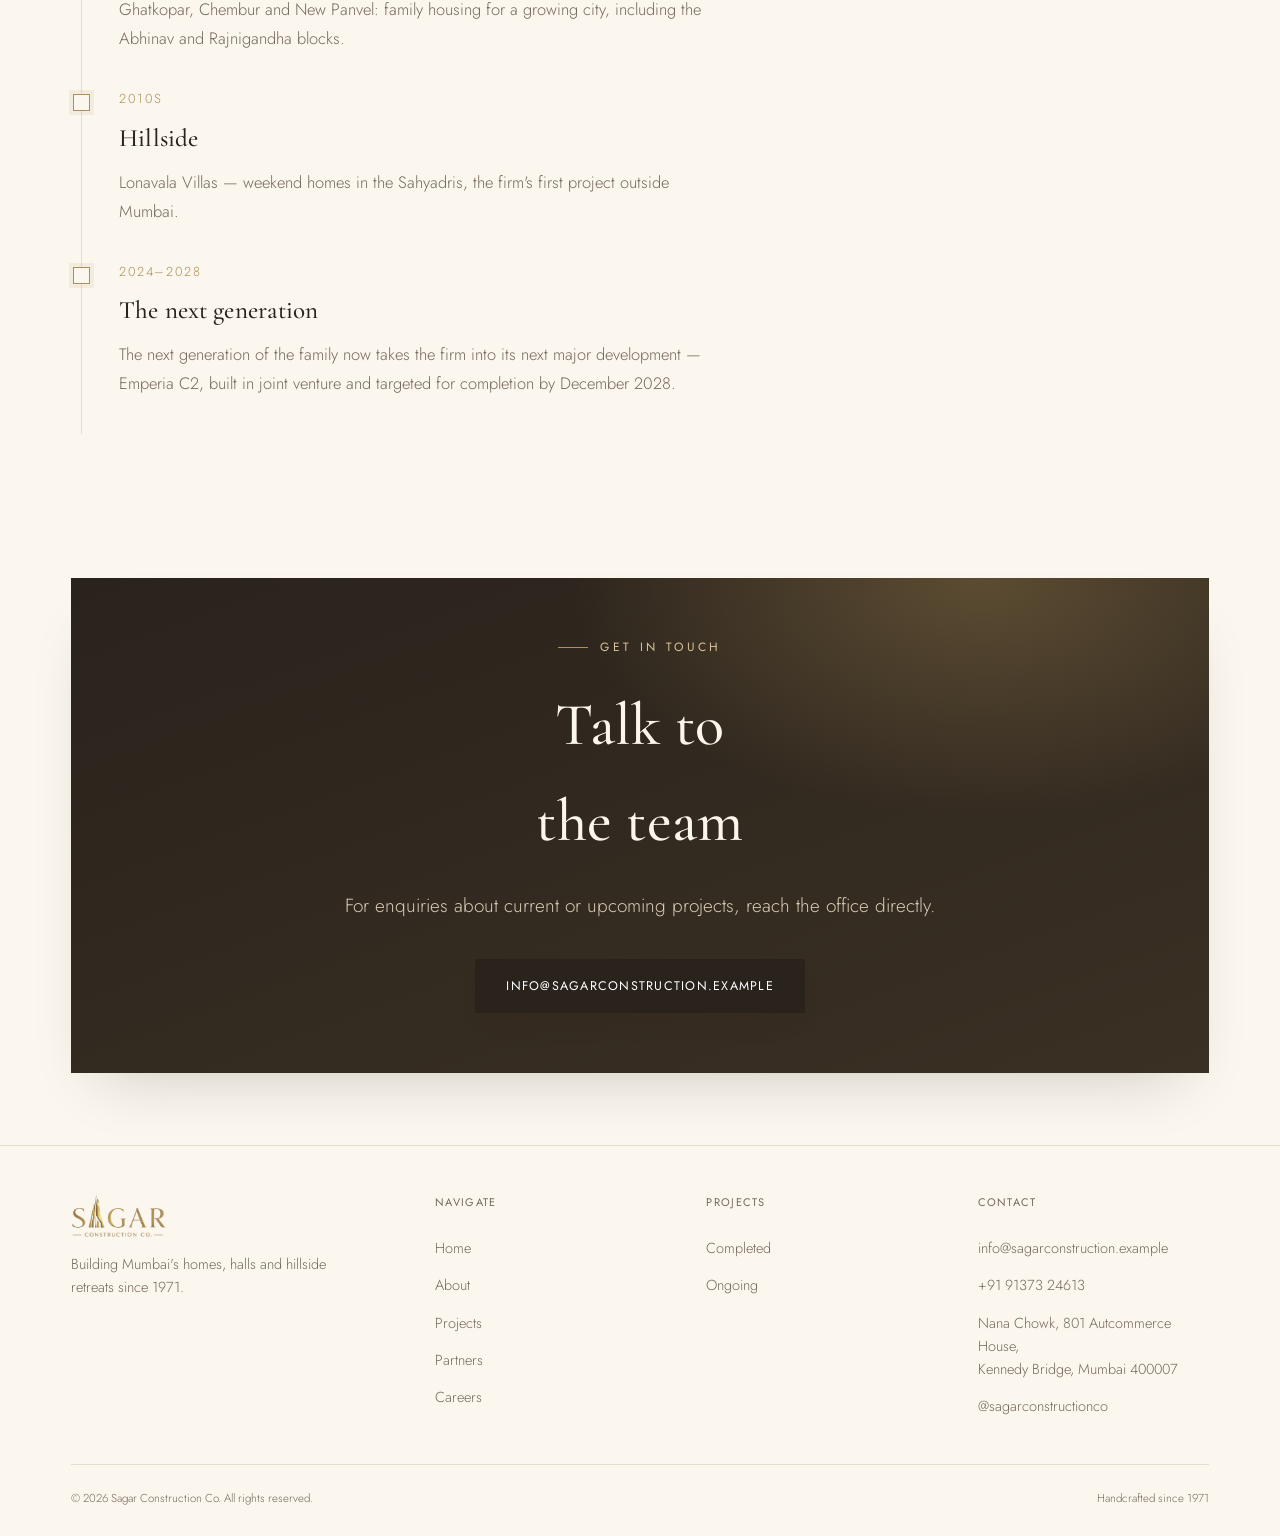
==== commit 86c36d74: "Fix stats row, remove FAQ and floating WhatsApp button, tighten spacing" ====
--- a/about.html
+++ b/about.html
@@ -127,9 +127,6 @@
     </div>
   </div>
 </footer>
-<a class="wa-float" href="https://wa.me/919137324613?text=Hi, I%27d like to enquire about Sagar Construction Co. projects." target="_blank" rel="noopener" aria-label="Chat on WhatsApp">
-  <svg viewBox="0 0 24 24"><path d="M17.472 14.382c-.297-.149-1.758-.867-2.03-.967-.273-.099-.471-.148-.67.15-.197.297-.767.966-.94 1.164-.173.199-.347.223-.644.075-.297-.15-1.255-.463-2.39-1.475-.883-.788-1.48-1.761-1.653-2.059-.173-.297-.018-.458.13-.606.134-.133.298-.347.446-.52.149-.174.198-.298.298-.497.099-.198.05-.371-.025-.52-.075-.149-.669-1.612-.916-2.207-.242-.579-.487-.5-.669-.51-.173-.008-.371-.01-.57-.01-.198 0-.52.074-.792.372-.272.297-1.04 1.016-1.04 2.479 0 1.462 1.065 2.875 1.213 3.074.149.198 2.096 3.2 5.077 4.487.709.306 1.262.489 1.694.625.712.227 1.36.195 1.871.118.571-.085 1.758-.719 2.006-1.413.248-.694.248-1.289.173-1.413-.074-.124-.272-.198-.57-.347m-5.421 7.403h-.004a9.87 9.87 0 01-5.031-1.378l-.361-.214-3.741.982.998-3.648-.235-.374a9.86 9.86 0 01-1.51-5.26c.001-5.45 4.436-9.884 9.888-9.884 2.64 0 5.122 1.03 6.988 2.898a9.825 9.825 0 012.893 6.994c-.003 5.45-4.437 9.884-9.885 9.884m8.413-18.297A11.815 11.815 0 0012.05 0C5.495 0 .16 5.335.157 11.892c0 2.096.547 4.142 1.588 5.945L.057 24l6.305-1.654a11.882 11.882 0 005.683 1.448h.005c6.554 0 11.89-5.335 11.893-11.893a11.821 11.821 0 00-3.48-8.413z"/></svg>
-</a>
 <button id="totop" aria-label="Back to top">↑</button>
 <script src="data.js"></script>
 <script src="main.js"></script>
--- a/style.css
+++ b/style.css
@@ -164,7 +164,7 @@
 ========================= */
 .wrap{ max-width:1240px; margin:0 auto; padding:0 clamp(20px,4vw,64px); }
 main{ padding-top:var(--nav-h); }
-section{ position:relative; padding:110px 0; }
+section{ position:relative; padding:72px 0; }
 .eyebrow{
   font-family:var(--font-label); font-size:12px; letter-spacing:.28em; text-transform:uppercase; font-weight:400;
   color:var(--accent); display:flex; align-items:center; gap:12px; margin-bottom:20px;
@@ -193,7 +193,7 @@
 /* =========================
    HERO
 ========================= */
-.hero{ padding:calc(var(--nav-h) + 48px) 0 90px; overflow:hidden; position:relative; }
+.hero{ padding:calc(var(--nav-h) + 28px) 0 60px; overflow:hidden; position:relative; }
 .hero-grid{ display:grid; grid-template-columns:1.1fr .9fr; gap:64px; align-items:center; }
 @media (max-width:960px){ .hero-grid{ grid-template-columns:1fr; } }
 
@@ -202,12 +202,13 @@
 }
 .hero h1 em{ font-style:italic; color:var(--accent); font-weight:500; }
 .hero-tagline{ margin-top:26px; }
-.hero-cta{ display:flex; gap:14px; margin-top:36px; flex-wrap:wrap; }
-
-.hero-stats{ display:flex; gap:0; margin-top:50px; flex-wrap:wrap; }
-.hero-stats .stat{ padding:0 34px 0 0; margin-right:34px; border-right:1px solid var(--line); }
-.hero-stats .stat:last-child{ border-right:0; }
-.stat .num{ font-family:var(--font-display); font-size:clamp(32px,3.2vw,44px); color:var(--accent); display:block; font-weight:500; }
+.hero-cta{ display:flex; gap:14px; margin-top:28px; flex-wrap:wrap; }
+
+.hero-stats{ display:flex; gap:0; margin-top:36px; flex-wrap:nowrap; }
+.hero-stats .stat{ padding:0 28px 0 0; margin-right:28px; border-right:1px solid var(--line); min-width:0; }
+.hero-stats .stat:last-child{ border-right:0; margin-right:0; padding-right:0; }
+.stat .num{ font-family:var(--font-display); font-size:clamp(28px,2.6vw,38px); color:var(--accent); display:block; font-weight:500; white-space:nowrap; }
+@media (max-width:760px){ .hero-stats{ flex-wrap:wrap; row-gap:28px; } }
 .stat .lbl{ font-family:var(--font-label); font-size:11px; letter-spacing:.1em; color:var(--fg-soft); text-transform:uppercase; margin-top:4px; display:block; }
 
 .hero-plate{
@@ -249,7 +250,7 @@
 /* =========================
    SECTION HEAD
 ========================= */
-.sec-head{ display:flex; justify-content:space-between; align-items:flex-end; gap:24px; margin-bottom:56px; flex-wrap:wrap; }
+.sec-head{ display:flex; justify-content:space-between; align-items:flex-end; gap:24px; margin-bottom:40px; flex-wrap:wrap; }
 .sec-head h2{ font-size:clamp(32px,4.4vw,54px); line-height:1.05; font-weight:500; }
 
 /* =========================
@@ -320,7 +321,7 @@
 .searchbar input{ border:0; background:none; outline:0; color:var(--fg); font-family:var(--font-label); font-size:13px; width:100%; font-weight:300; }
 .searchbar input::placeholder{ color:var(--fg-soft); }
 
-.count-line{ font-family:var(--font-label); font-size:12.5px; color:var(--fg-soft); margin:24px 0 34px; font-style:italic; font-family:var(--font-display); }
+.count-line{ font-family:var(--font-label); font-size:12.5px; color:var(--fg-soft); margin:18px 0 26px; font-style:italic; font-family:var(--font-display); }
 .no-results{ padding:70px 0; text-align:center; font-family:var(--font-display); font-style:italic; font-size:19px; color:var(--fg-soft); display:none; }
 .no-results.show{ display:block; }
 
@@ -329,7 +330,7 @@
 ========================= */
 .timeline{ position:relative; margin-top:48px; }
 .timeline::before{ content:""; position:absolute; left:10px; top:0; bottom:0; width:1px; background:linear-gradient(var(--line), var(--line)); }
-.tl-item{ position:relative; padding:0 0 52px 48px; }
+.tl-item{ position:relative; padding:0 0 36px 48px; }
 .tl-item::before{ content:""; position:absolute; left:2px; top:5px; width:17px; height:17px; border-radius:50%; background:var(--bg); border:1.5px solid var(--accent); box-shadow:0 0 0 4px color-mix(in srgb, var(--accent) 10%, transparent); }
 .tl-item .yr{ font-family:var(--font-label); font-size:13px; color:var(--accent); letter-spacing:.12em; text-transform:uppercase; }
 .tl-item h3{ font-size:25px; margin:8px 0 10px; font-weight:500; }
@@ -379,7 +380,7 @@
 @media (max-width:760px){ .counter-grid{ grid-template-columns:1fr; gap:28px; } }
 
 /* fact row (about page) */
-.fact-row{ display:grid; grid-template-columns:repeat(3,1fr); gap:32px; margin-top:56px; }
+.fact-row{ display:grid; grid-template-columns:repeat(3,1fr); gap:32px; margin-top:40px; }
 .fact-row strong{ display:block; font-family:var(--font-display); font-size:clamp(30px,3.2vw,44px); color:var(--accent); font-weight:500; }
 .fact-row span{ display:block; margin-top:8px; font-family:var(--font-label); font-size:11px; letter-spacing:.1em; text-transform:uppercase; color:var(--fg-soft); }
 @media (max-width:760px){ .fact-row{ grid-template-columns:1fr; gap:26px; } }
@@ -389,7 +390,7 @@
    CTA BLOCK
 ========================= */
 .cta-block{
-  position:relative; border-radius:calc(var(--radius) + 10px); padding:80px clamp(24px,6vw,90px);
+  position:relative; border-radius:calc(var(--radius) + 10px); padding:60px clamp(24px,6vw,90px);
   text-align:center; overflow:hidden;
   background:linear-gradient(160deg, var(--espresso) 0%, #3A3024 100%);
   box-shadow:var(--shadow-soft);
@@ -406,13 +407,13 @@
 /* =========================
    FOOTER
 ========================= */
-footer{ border-top:1px solid var(--line); padding:70px 0 34px; margin-top:0; }
+footer{ border-top:1px solid var(--line); padding:48px 0 28px; margin-top:0; }
 .foot-grid{ display:grid; grid-template-columns:1.4fr 1fr 1fr 1fr; gap:40px; }
 @media (max-width:760px){ .foot-grid{ grid-template-columns:1fr 1fr; } }
 .foot-grid h4{ font-family:var(--font-label); font-size:11px; letter-spacing:.12em; color:var(--fg-soft); text-transform:uppercase; margin-bottom:18px; font-weight:400; }
 .foot-grid a{ display:block; padding:7px 0; color:var(--fg-soft); font-size:14.5px; transition:color .25s; font-weight:300; }
 .foot-grid a:hover{ color:var(--accent); }
-.foot-bottom{ display:flex; justify-content:space-between; margin-top:56px; padding-top:24px; border-top:1px solid var(--line); font-family:var(--font-label); font-size:11.5px; color:var(--fg-soft); flex-wrap:wrap; gap:10px; }
+.foot-bottom{ display:flex; justify-content:space-between; margin-top:40px; padding-top:24px; border-top:1px solid var(--line); font-family:var(--font-label); font-size:11.5px; color:var(--fg-soft); flex-wrap:wrap; gap:10px; }
 
 /* =========================
    APPLICATION FORM (careers)
@@ -444,18 +445,8 @@
 .form-error{ color:var(--wine); font-size:14px; margin-top:16px; min-height:20px; }
 
 /* =========================
-   WHATSAPP FLOAT + MODAL ENQUIRY
-========================= */
-.wa-float{
-  position:fixed; right:26px; bottom:92px; width:52px; height:52px; z-index:900;
-  background:#1FA855; color:#fff; border:0; cursor:pointer;
-  display:flex; align-items:center; justify-content:center;
-  box-shadow:var(--shadow-tight);
-  transition:transform .3s var(--ease), background .3s;
-}
-.wa-float:hover{ transform:translateY(-3px); background:#178A44; }
-.wa-float svg{ width:26px; height:26px; fill:#fff; }
-
+   MODAL ENQUIRY
+========================= */
 .modal-cta{ display:flex; gap:12px; margin-top:28px; flex-wrap:wrap; }
 .modal-cta .btn{ padding:13px 22px; font-size:11.5px; }
 
@@ -469,29 +460,8 @@
 }
 .area-filter:focus{ outline:none; border-color:var(--accent); }
 
-/* =========================
-   FAQ (home)
-========================= */
-.faq{ max-width:820px; }
-.faq details{
-  border-top:1px solid var(--line); padding:22px 4px;
-}
-.faq details:last-child{ border-bottom:1px solid var(--line); }
-.faq summary{
-  cursor:pointer; font-family:var(--font-display); font-size:21px; font-weight:500;
-  list-style:none; display:flex; justify-content:space-between; align-items:center; gap:18px;
-}
-.faq summary::-webkit-details-marker{ display:none; }
-.faq summary::after{
-  content:"+"; font-family:var(--font-body); font-size:26px; font-weight:300; color:var(--accent);
-  flex-shrink:0; transition:transform .3s var(--ease);
-}
-.faq details[open] summary::after{ transform:rotate(45deg); }
-.faq details p{ margin-top:12px; color:var(--fg-soft); font-weight:300; line-height:1.75; max-width:640px; }
-.faq details p a{ color:var(--accent); }
-
 /* page hero (inner pages) */
-.page-hero{ padding:160px 0 76px; }
+.page-hero{ padding:118px 0 52px; }
 .page-hero h1{ font-size:clamp(42px,6.6vw,80px); }
 
 /* Modal */
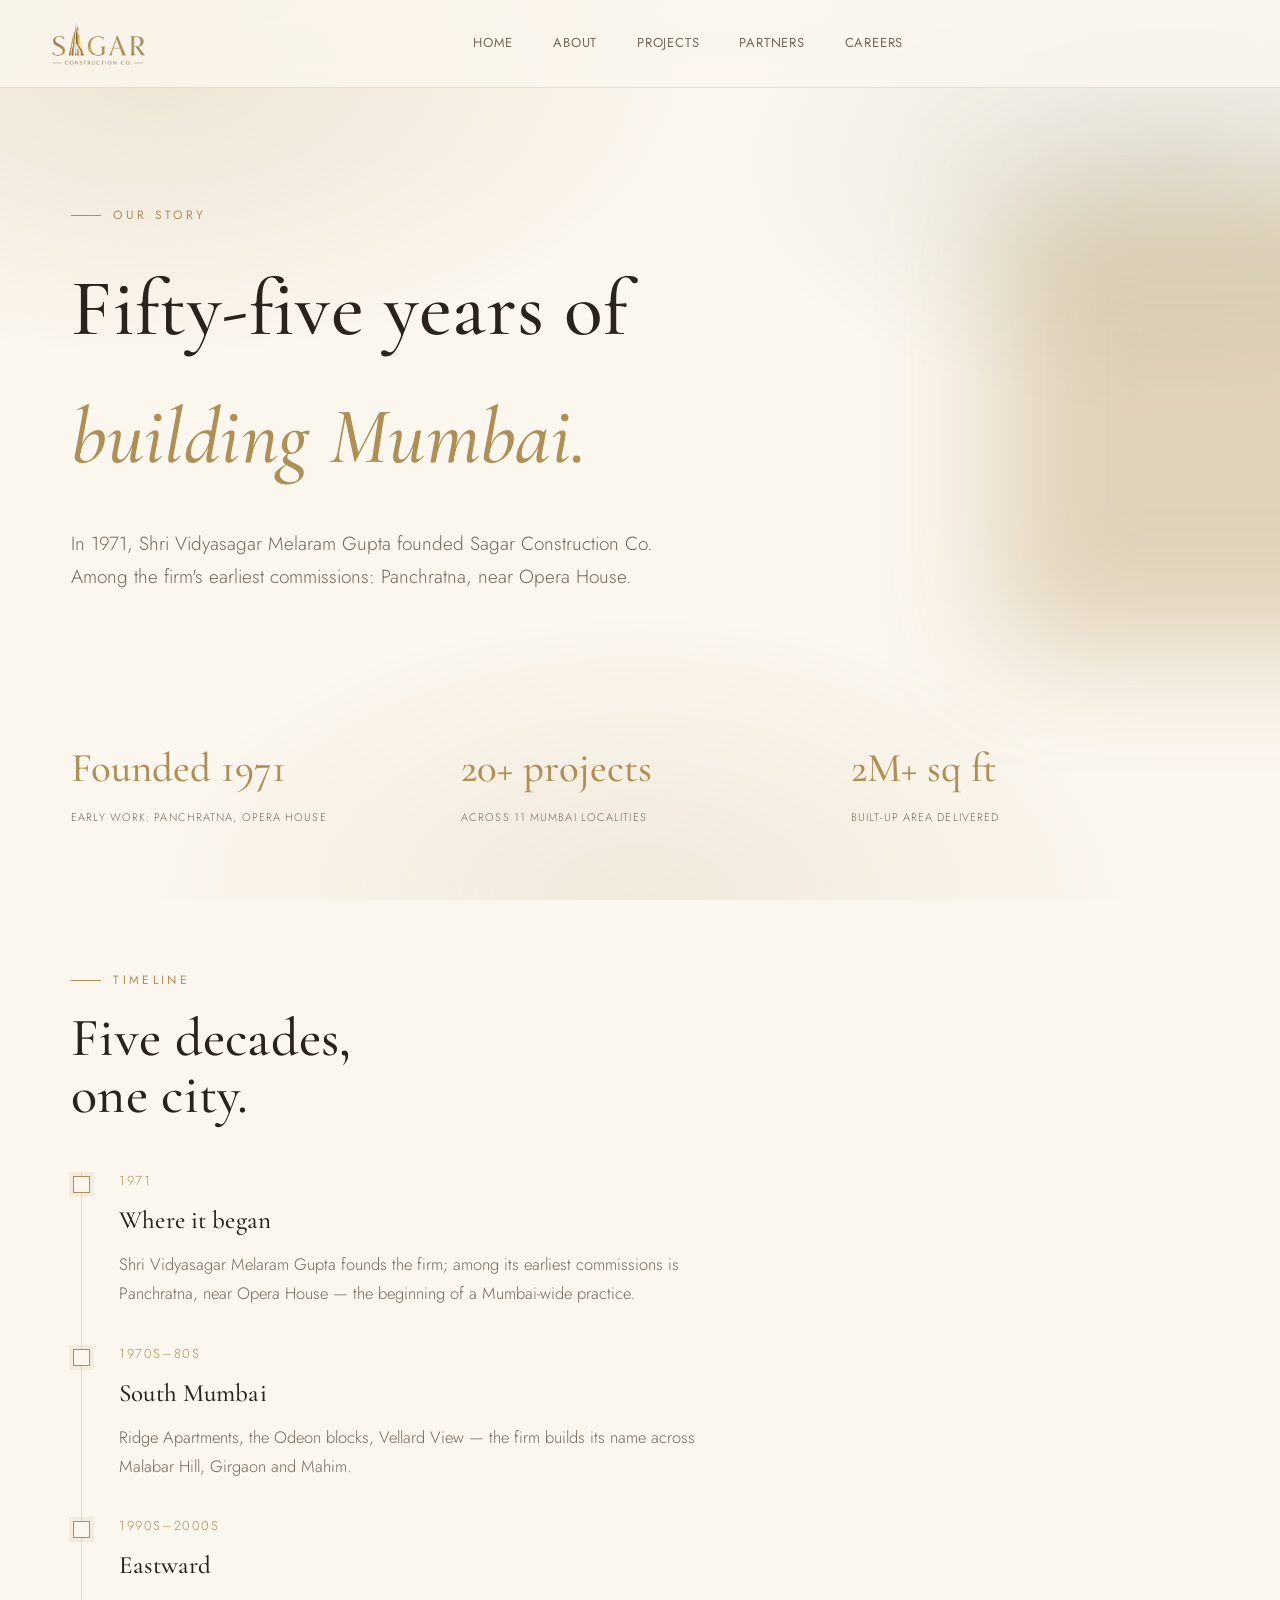
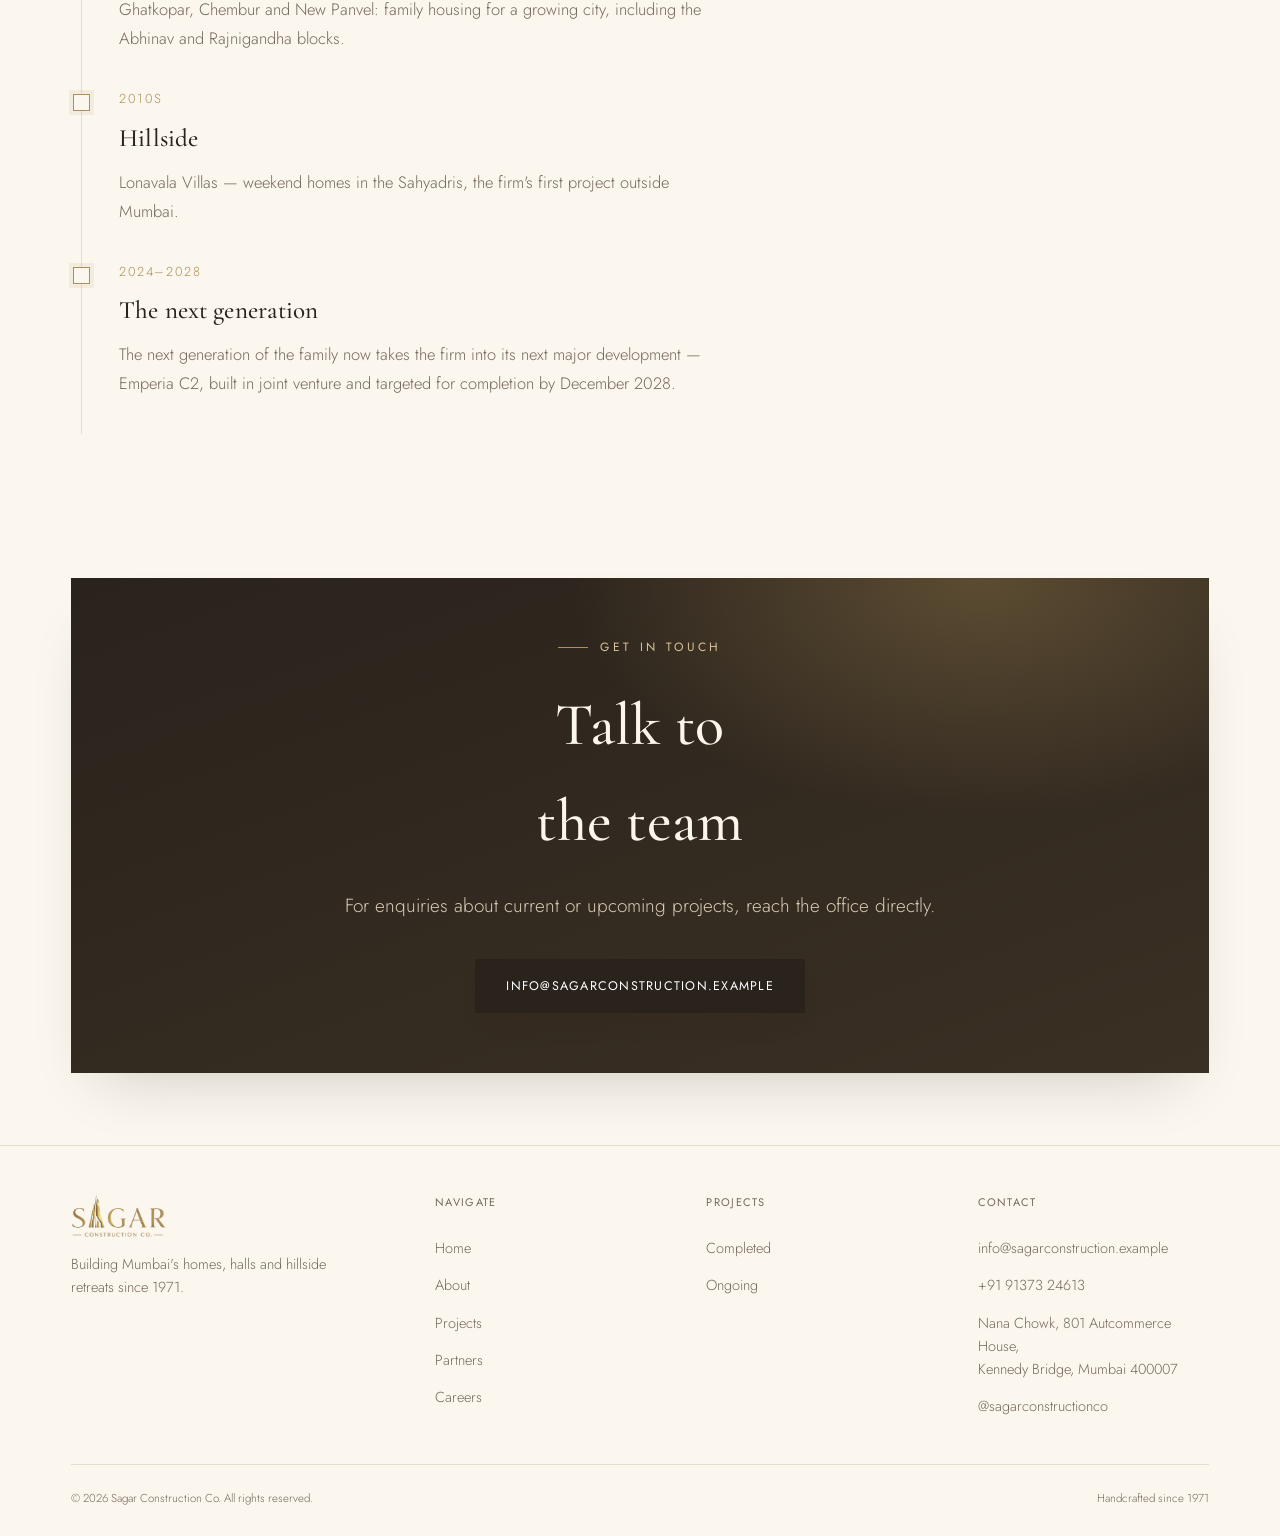
==== commit 7bcda703: "Projects delivered 18 to 20+" ====
--- a/about.html
+++ b/about.html
@@ -42,7 +42,7 @@
     <div class="wrap">
       <div class="fact-row reveal">
         <div><strong>Founded 1971</strong><span>Early work: Panchratna, Opera House</span></div>
-        <div><strong>18 projects</strong><span>Across 11 Mumbai localities</span></div>
+        <div><strong>20+ projects</strong><span>Across 11 Mumbai localities</span></div>
         <div><strong>2M+ sq ft</strong><span>Built-up area delivered</span></div>
       </div>
     </div>
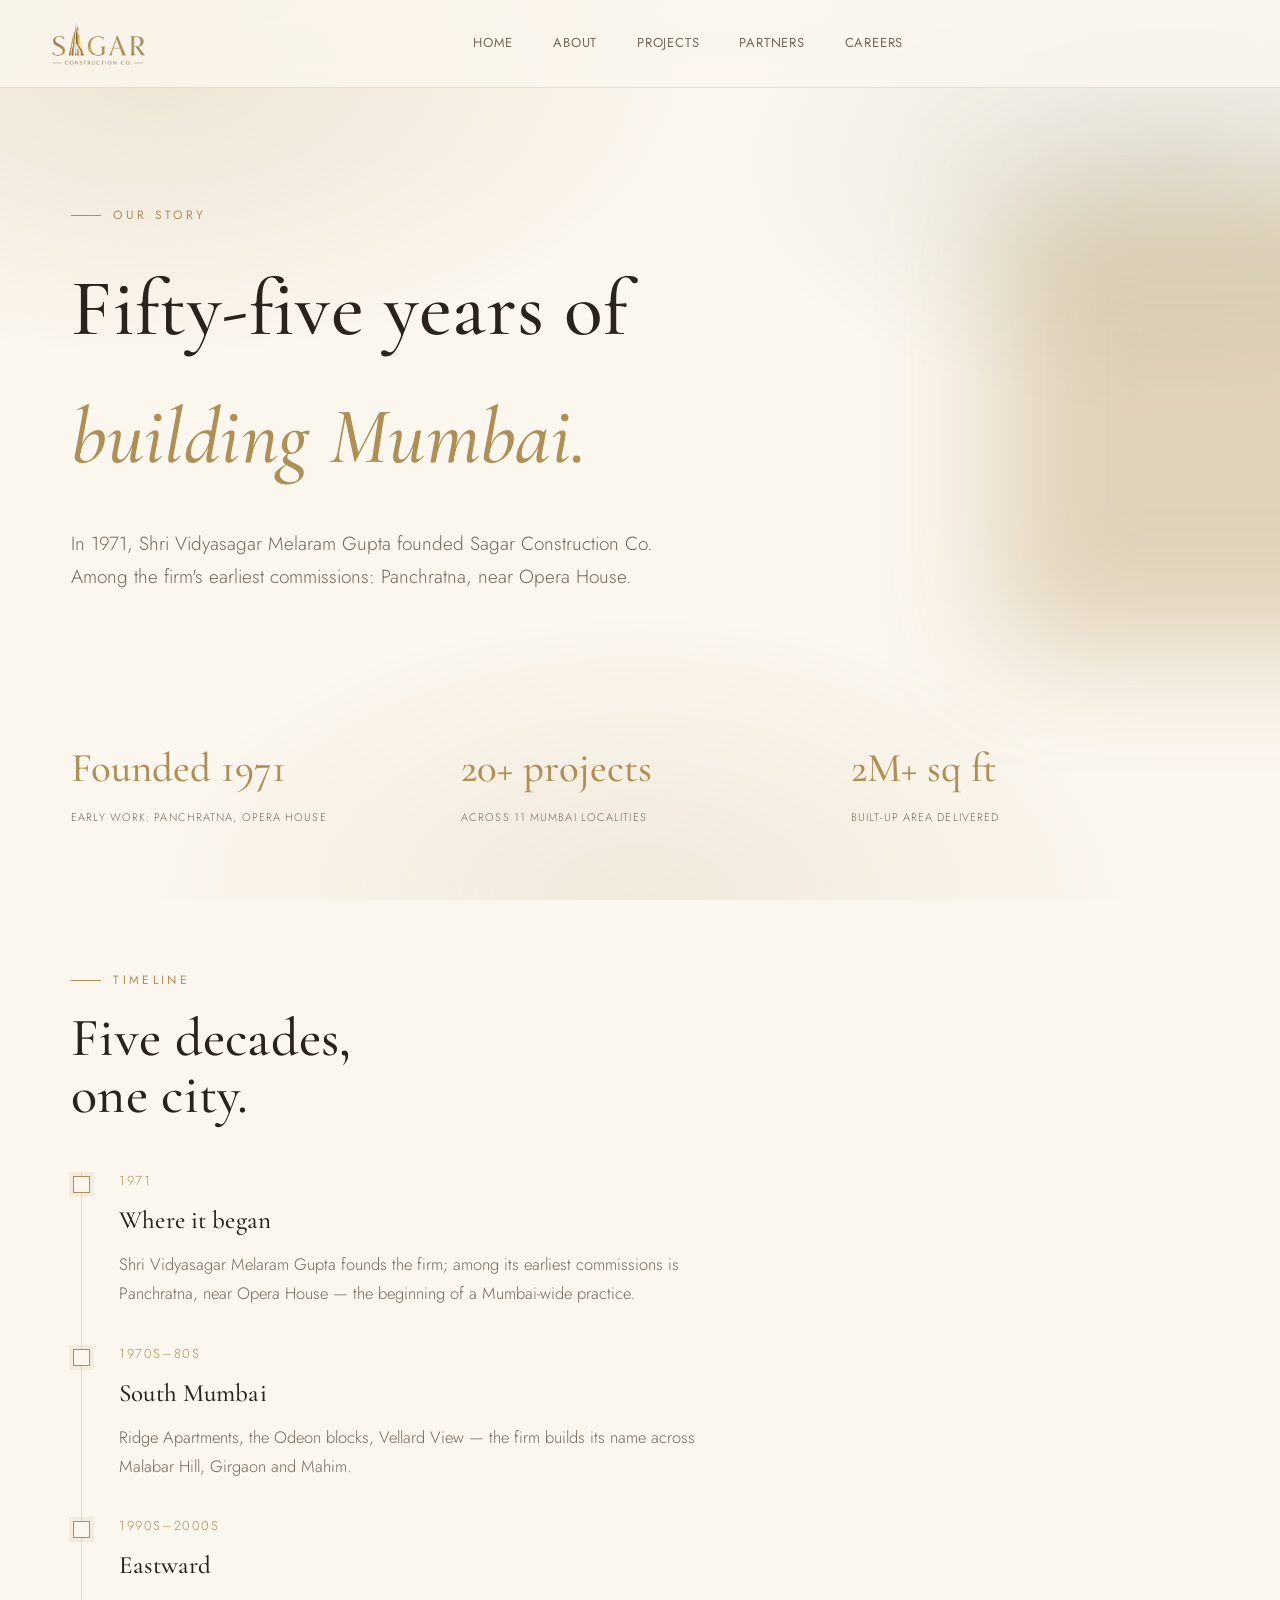
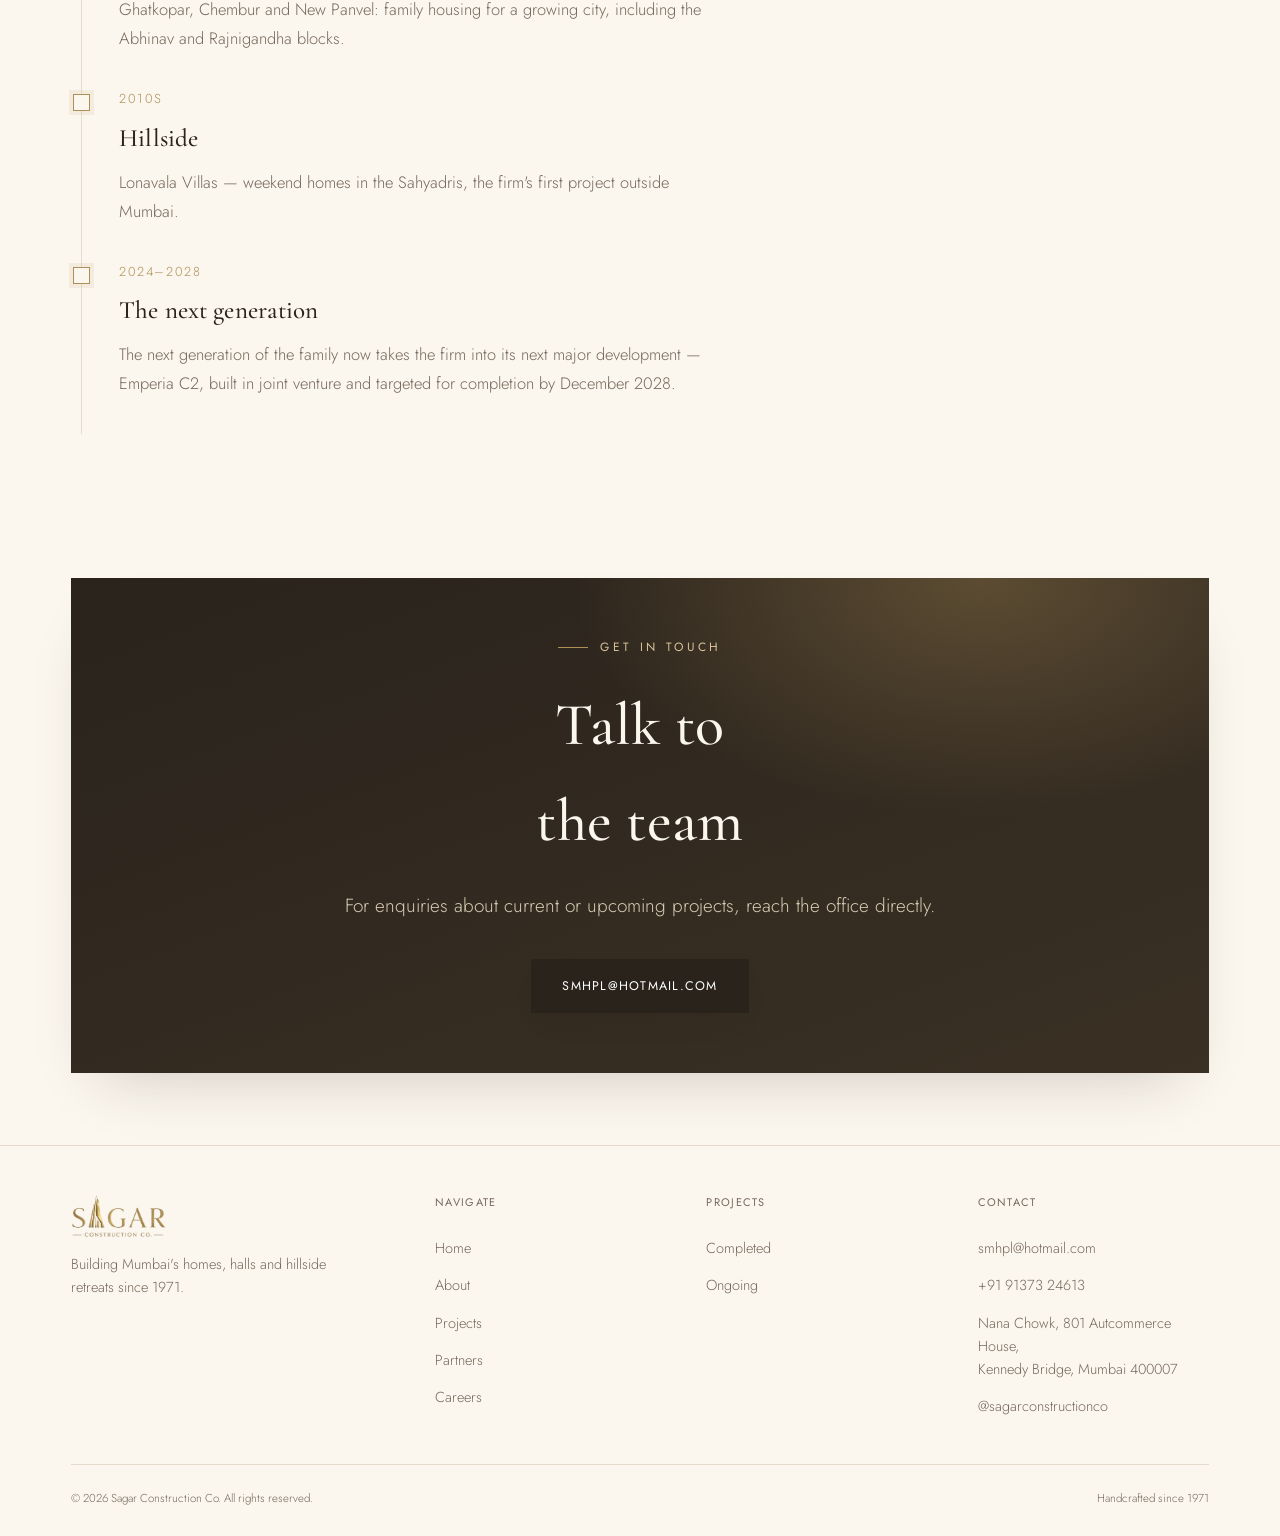
==== commit 9c3e2de5: "Temporary contact email: smhpl@hotmail.com" ====
--- a/about.html
+++ b/about.html
@@ -86,7 +86,7 @@
         <div class="eyebrow">Get in touch</div>
         <h2>Talk to<br>the team</h2>
         <p class="lede">For enquiries about current or upcoming projects, reach the office directly.</p>
-        <a href="mailto:info@sagarconstruction.example" class="btn"><span>info@sagarconstruction.example</span></a>
+        <a href="mailto:smhpl@hotmail.com" class="btn"><span>smhpl@hotmail.com</span></a>
       </div>
     </div>
   </section>
@@ -115,7 +115,7 @@
       </div>
       <div>
         <h4>Contact</h4>
-        <a href="mailto:info@sagarconstruction.example">info@sagarconstruction.example</a>
+        <a href="mailto:smhpl@hotmail.com">smhpl@hotmail.com</a>
         <a href="tel:+919137324613">+91 91373 24613</a>
         <a href="https://maps.google.com/maps?q=Nana+Chowk,+801+Autcommerce+House,+Kennedy+Bridge,+Mumbai,+Maharashtra+400007" target="_blank" rel="noopener">Nana Chowk, 801 Autcommerce House,<br>Kennedy Bridge, Mumbai 400007</a>
         <a href="https://instagram.com/sagarconstructionco" target="_blank" rel="noopener">@sagarconstructionco</a>
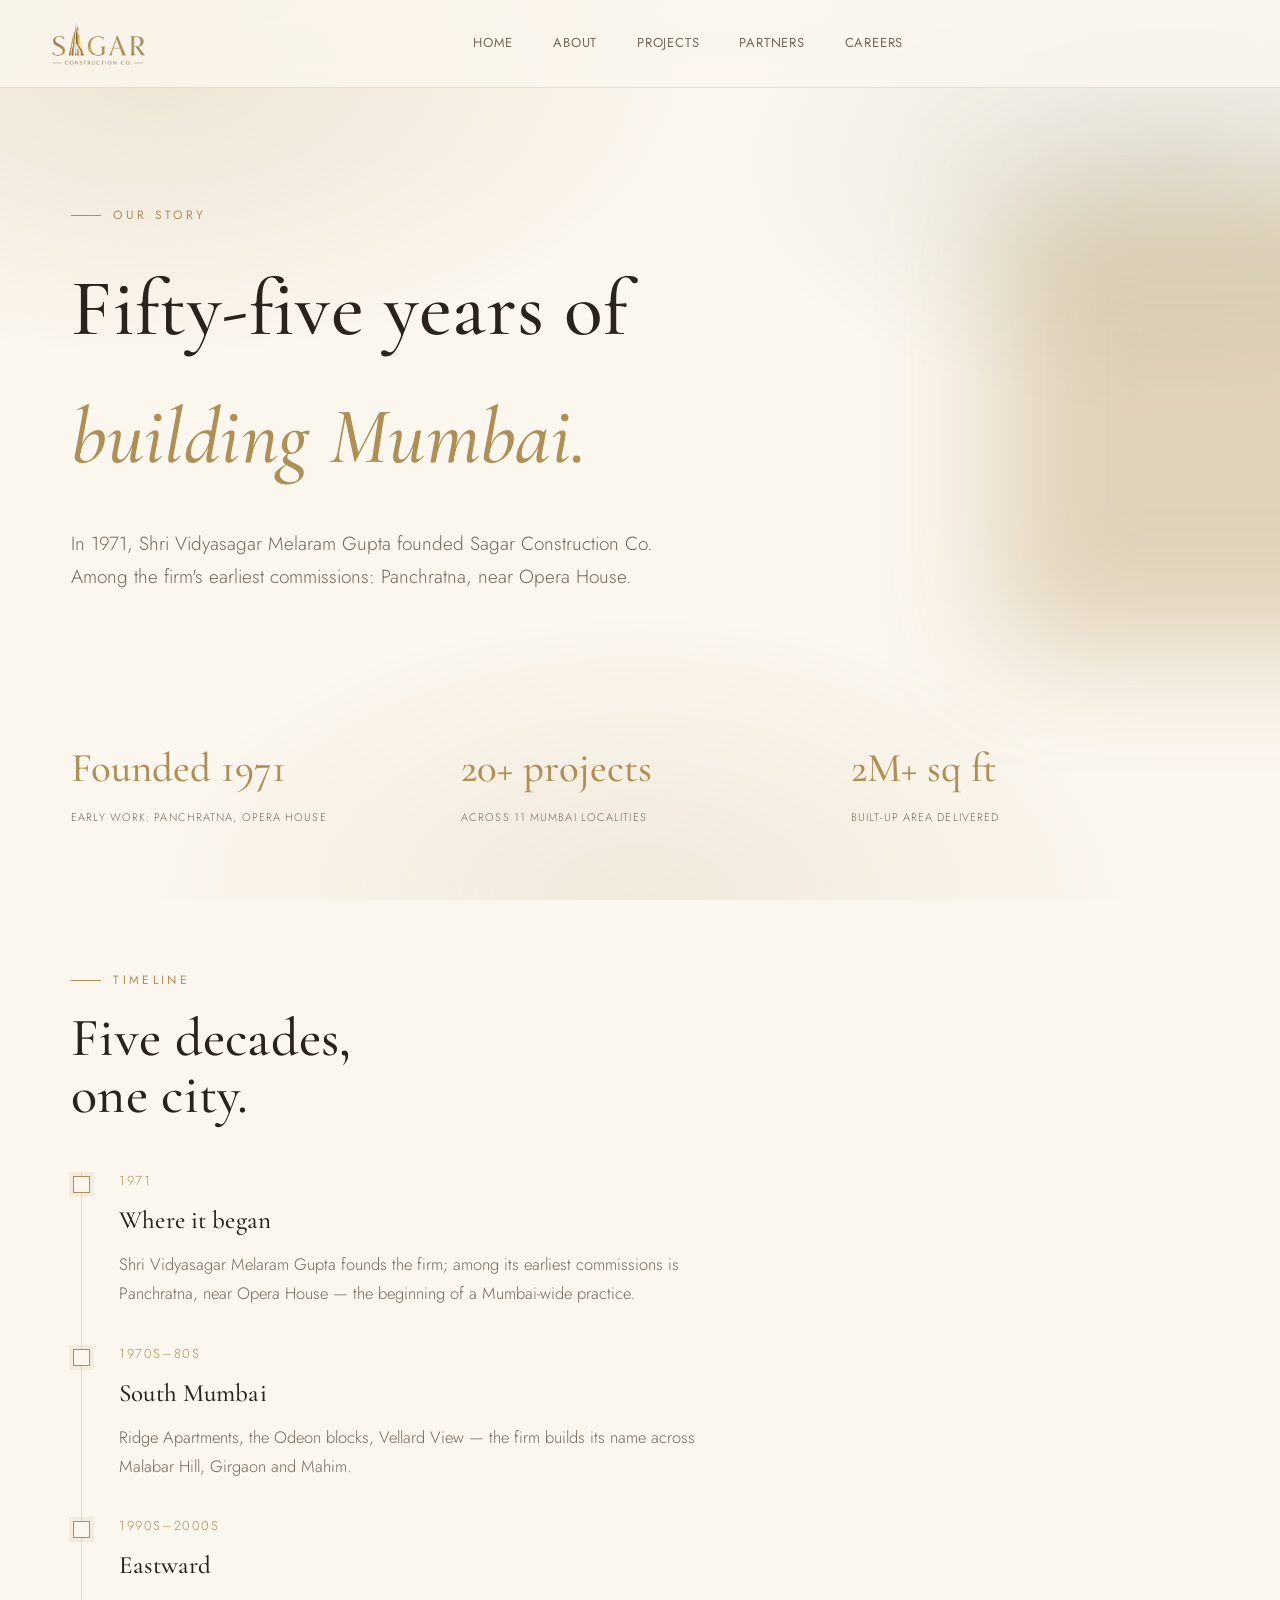
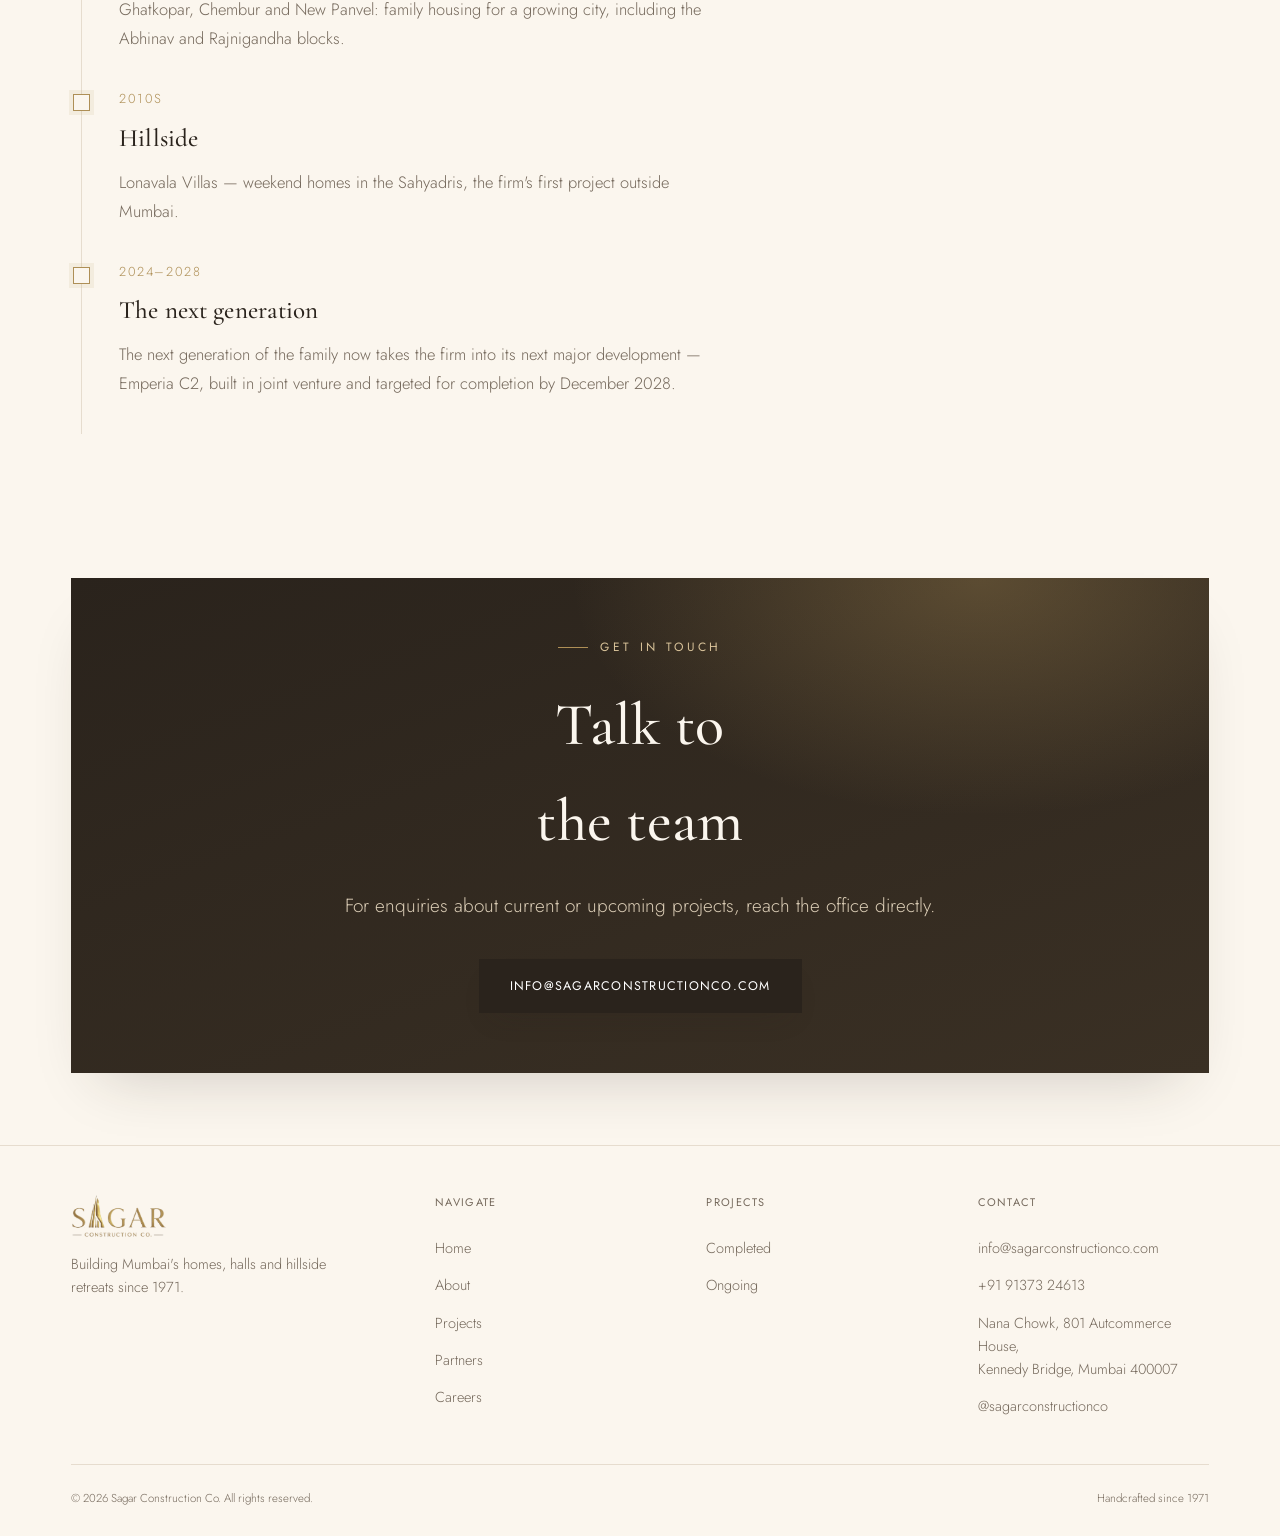
==== commit d033a719: "Contact email: info@sagarconstructionco.com" ====
--- a/about.html
+++ b/about.html
@@ -86,7 +86,7 @@
         <div class="eyebrow">Get in touch</div>
         <h2>Talk to<br>the team</h2>
         <p class="lede">For enquiries about current or upcoming projects, reach the office directly.</p>
-        <a href="mailto:smhpl@hotmail.com" class="btn"><span>smhpl@hotmail.com</span></a>
+        <a href="mailto:info@sagarconstructionco.com" class="btn"><span>info@sagarconstructionco.com</span></a>
       </div>
     </div>
   </section>
@@ -115,7 +115,7 @@
       </div>
       <div>
         <h4>Contact</h4>
-        <a href="mailto:smhpl@hotmail.com">smhpl@hotmail.com</a>
+        <a href="mailto:info@sagarconstructionco.com">info@sagarconstructionco.com</a>
         <a href="tel:+919137324613">+91 91373 24613</a>
         <a href="https://maps.google.com/maps?q=Nana+Chowk,+801+Autcommerce+House,+Kennedy+Bridge,+Mumbai,+Maharashtra+400007" target="_blank" rel="noopener">Nana Chowk, 801 Autcommerce House,<br>Kennedy Bridge, Mumbai 400007</a>
         <a href="https://instagram.com/sagarconstructionco" target="_blank" rel="noopener">@sagarconstructionco</a>
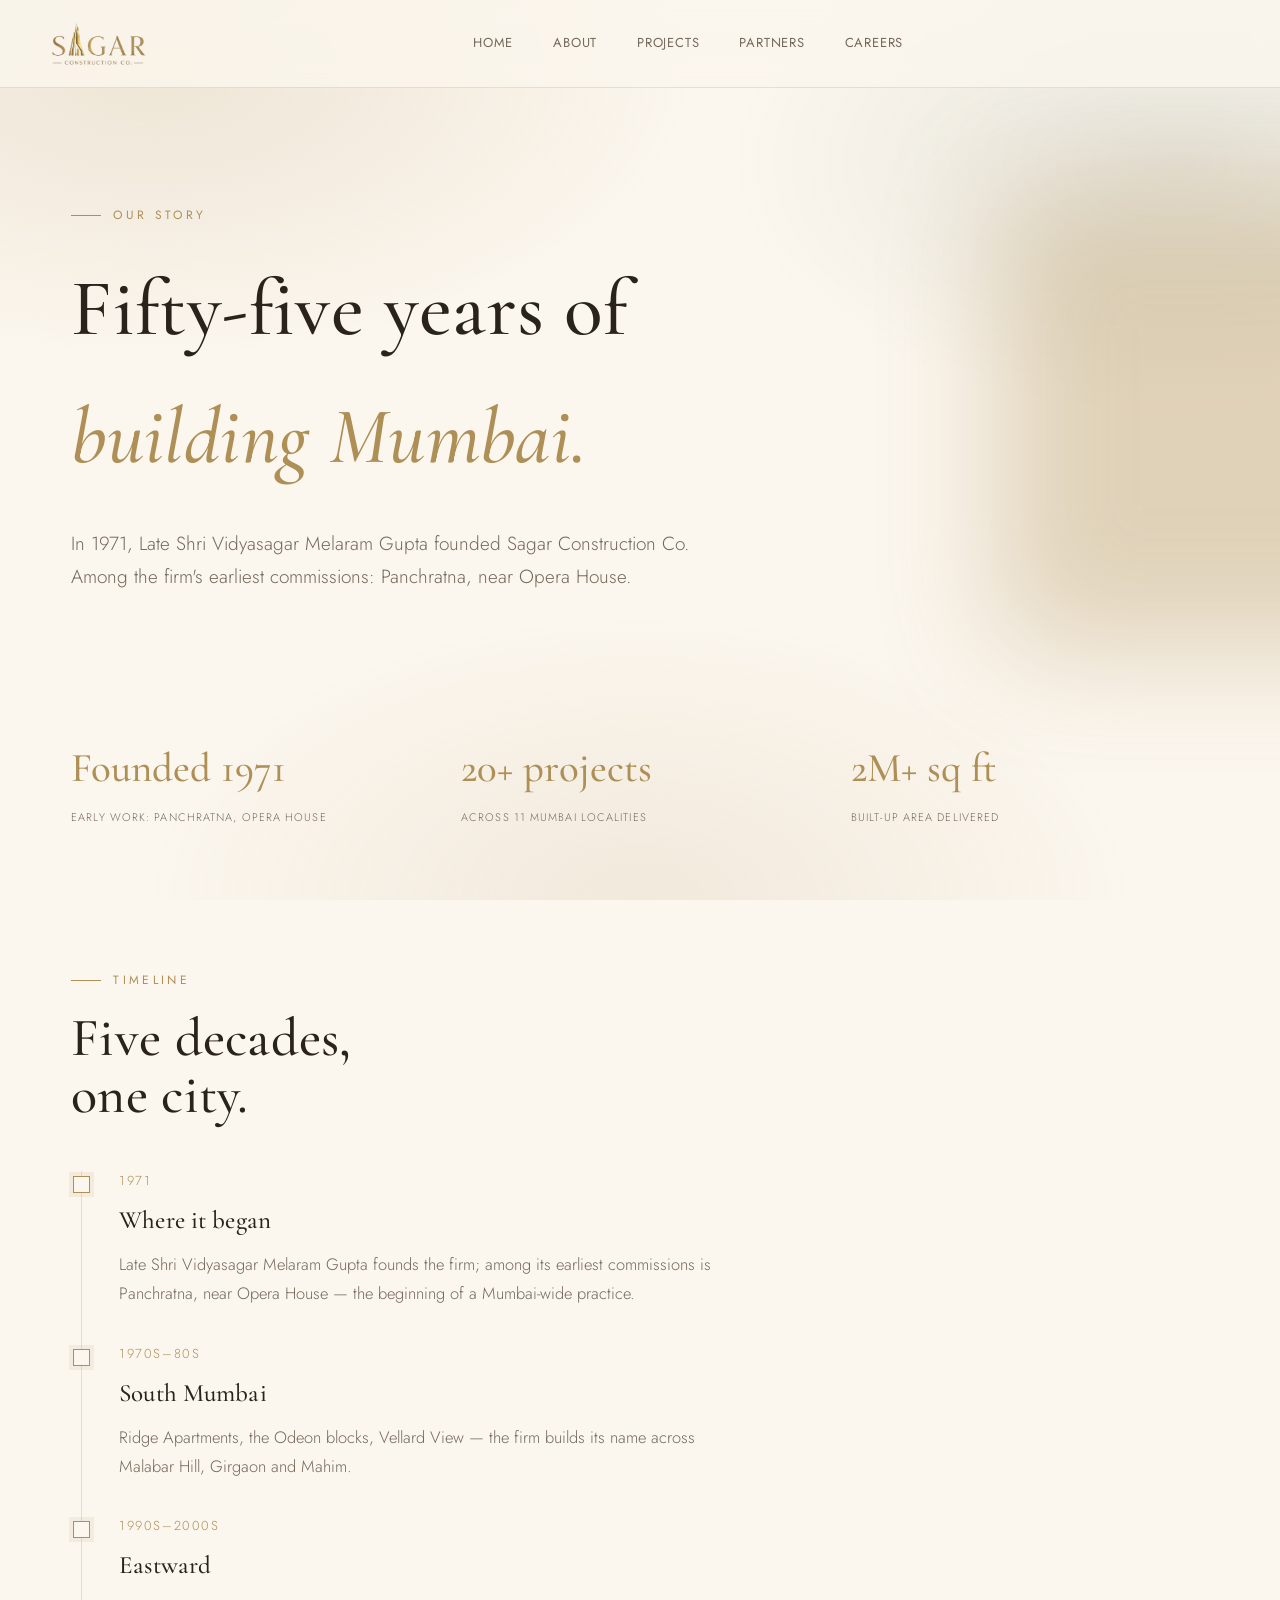
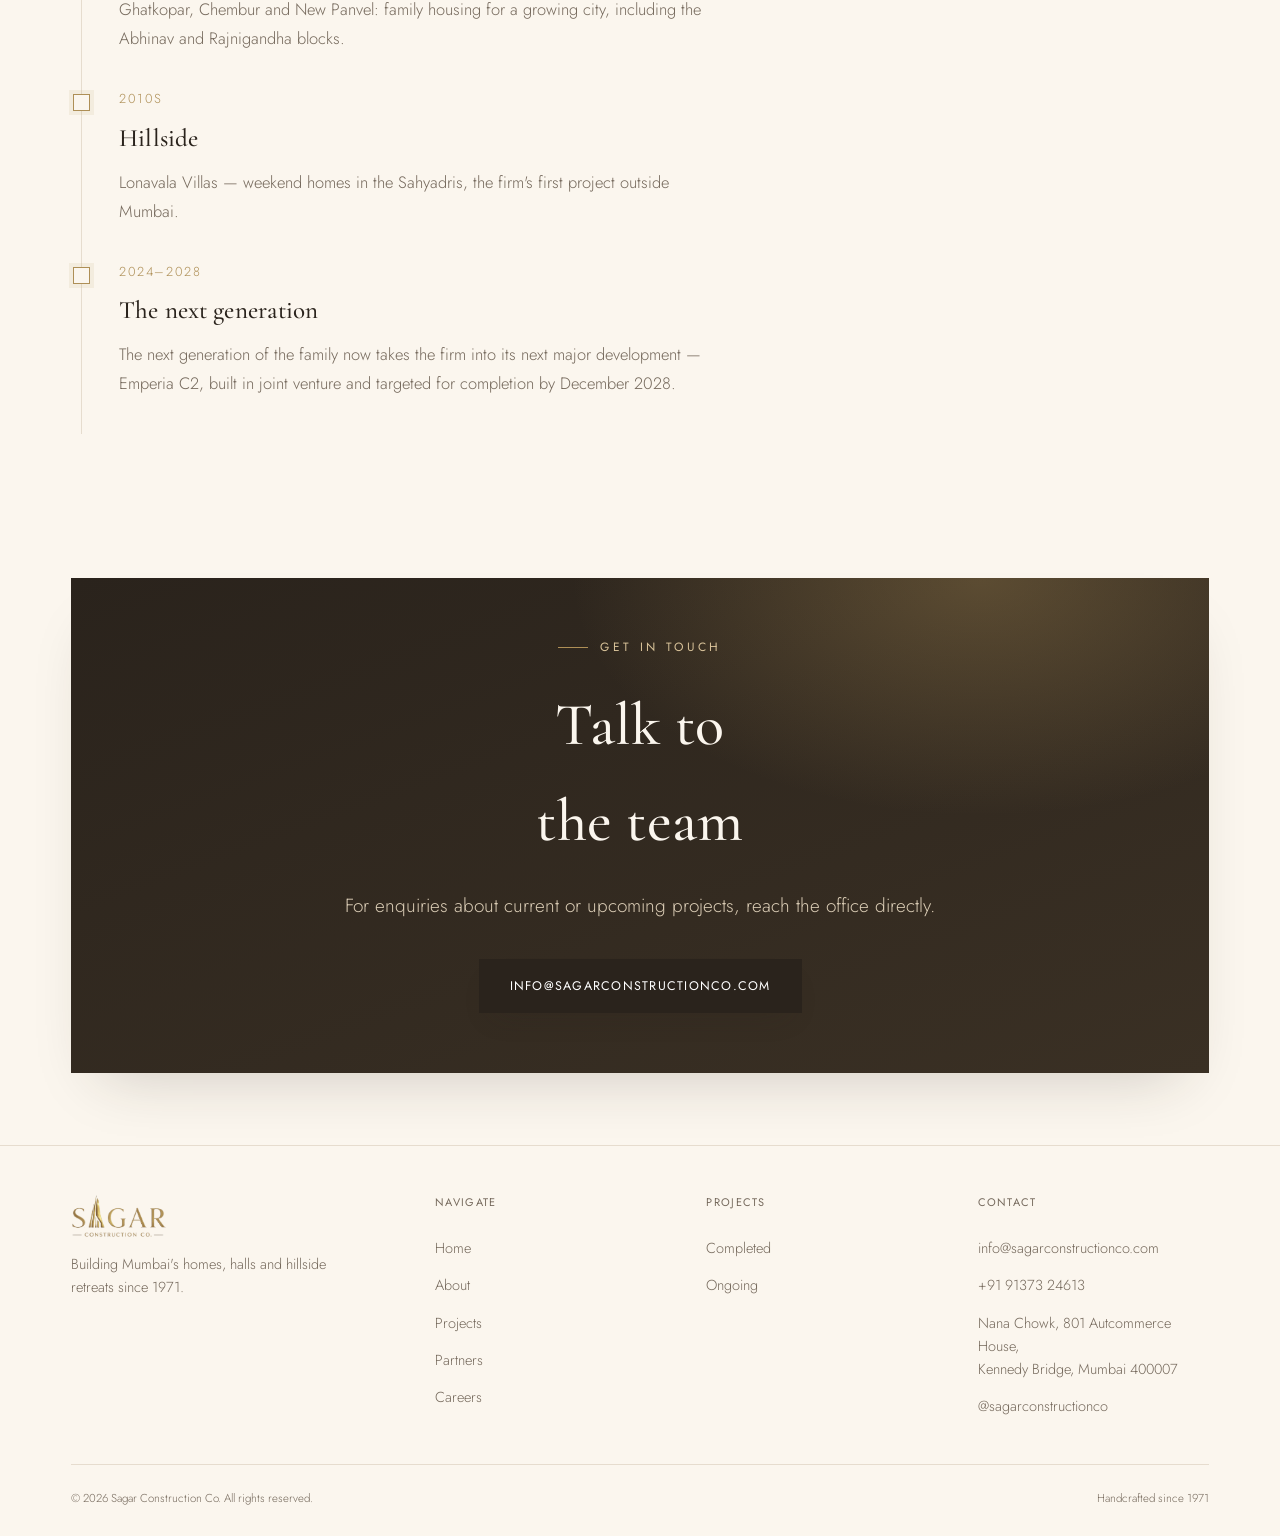
==== commit 105ddfa7: "Vellard View area Mahim to Haji Ali; Mulund SRA Project renamed Mulund Project, SRA wording removed;" ====
--- a/about.html
+++ b/about.html
@@ -34,7 +34,7 @@
     <div class="wrap">
       <div class="eyebrow reveal">Our story</div>
       <h1 class="reveal">Fifty-five years of<br><em style="font-style:italic; color:var(--accent);">building Mumbai.</em></h1>
-      <p class="lede reveal" style="margin-top:26px;">In 1971, Shri Vidyasagar Melaram Gupta founded Sagar Construction Co. Among the firm's earliest commissions: Panchratna, near Opera House.</p>
+      <p class="lede reveal" style="margin-top:26px;">In 1971, Late Shri Vidyasagar Melaram Gupta founded Sagar Construction Co. Among the firm's earliest commissions: Panchratna, near Opera House.</p>
     </div>
   </section>
 
@@ -57,7 +57,7 @@
       <div class="timeline">
         <div class="tl-item reveal">
           <div class="yr">1971</div>
-          <div><h3>Where it began</h3><p>Shri Vidyasagar Melaram Gupta founds the firm; among its earliest commissions is Panchratna, near Opera House — the beginning of a Mumbai-wide practice.</p></div>
+          <div><h3>Where it began</h3><p>Late Shri Vidyasagar Melaram Gupta founds the firm; among its earliest commissions is Panchratna, near Opera House — the beginning of a Mumbai-wide practice.</p></div>
         </div>
         <div class="tl-item reveal">
           <div class="yr">1970s–80s</div>
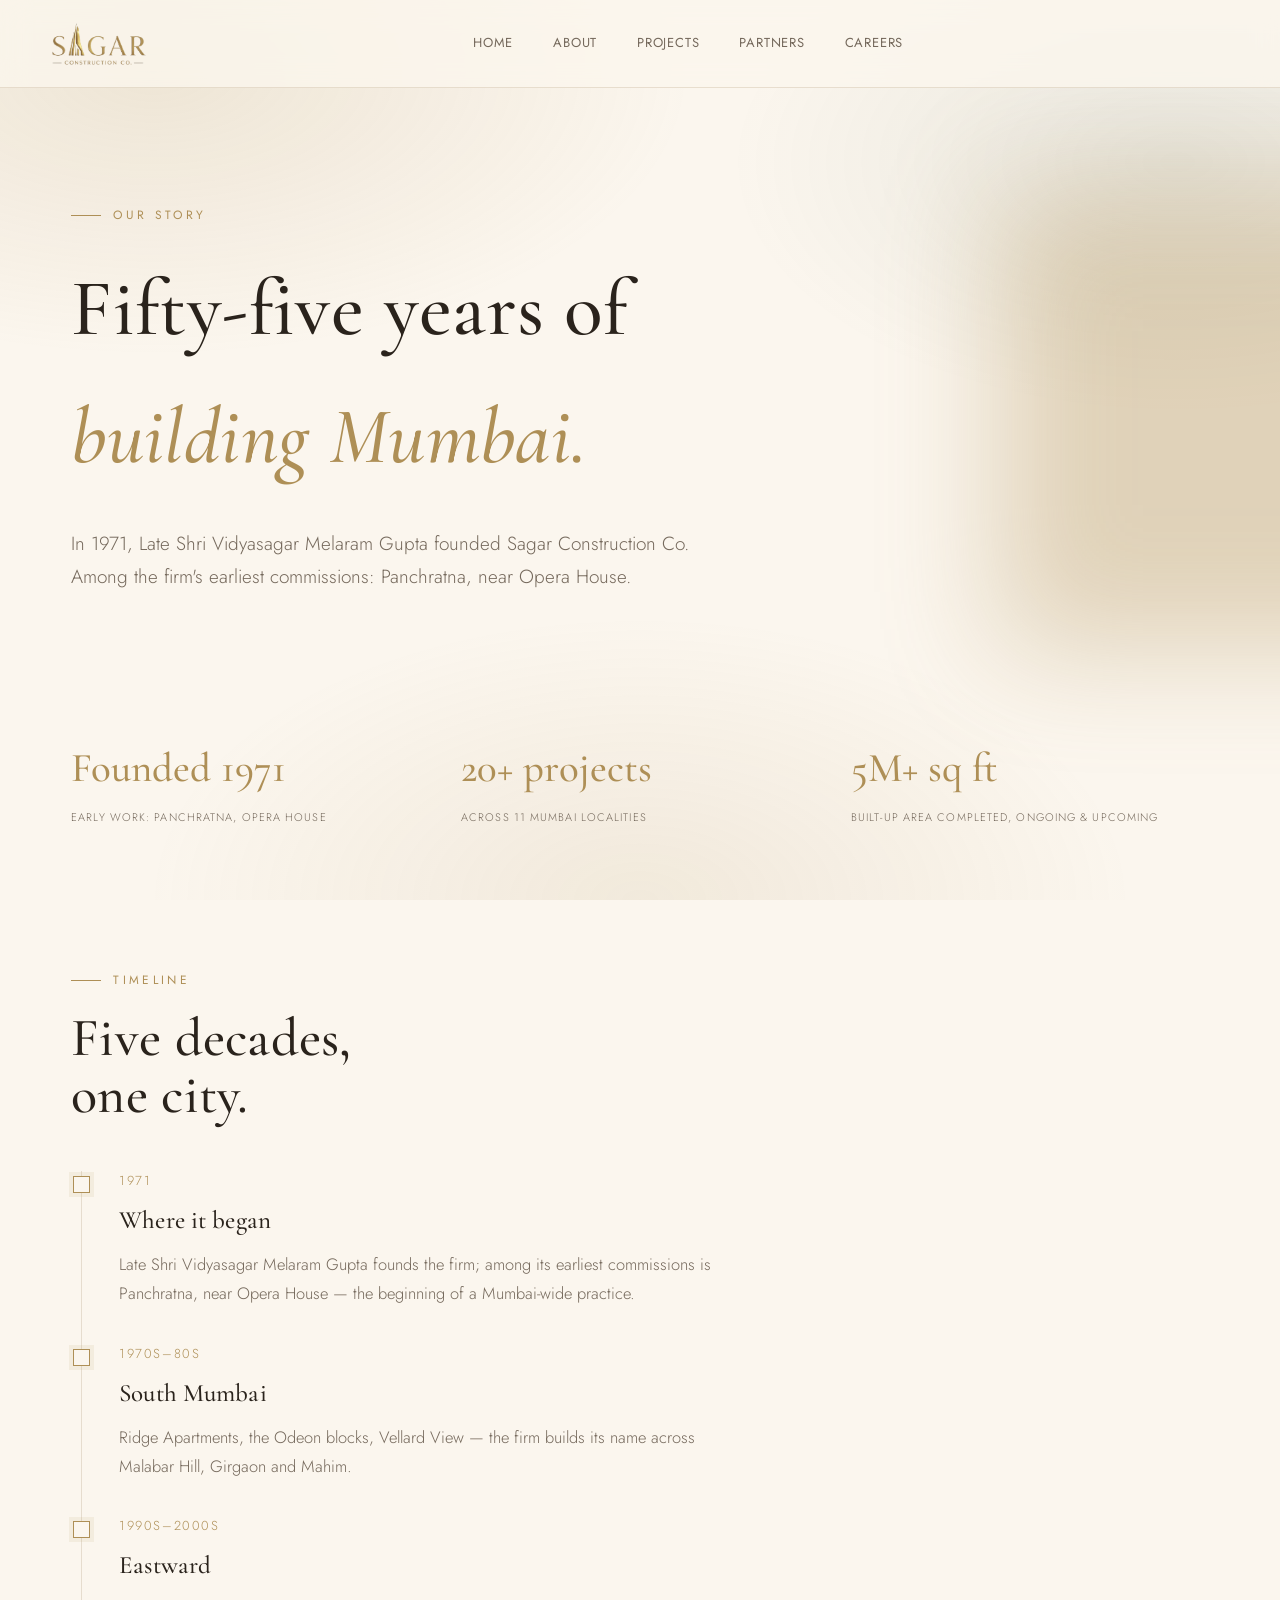
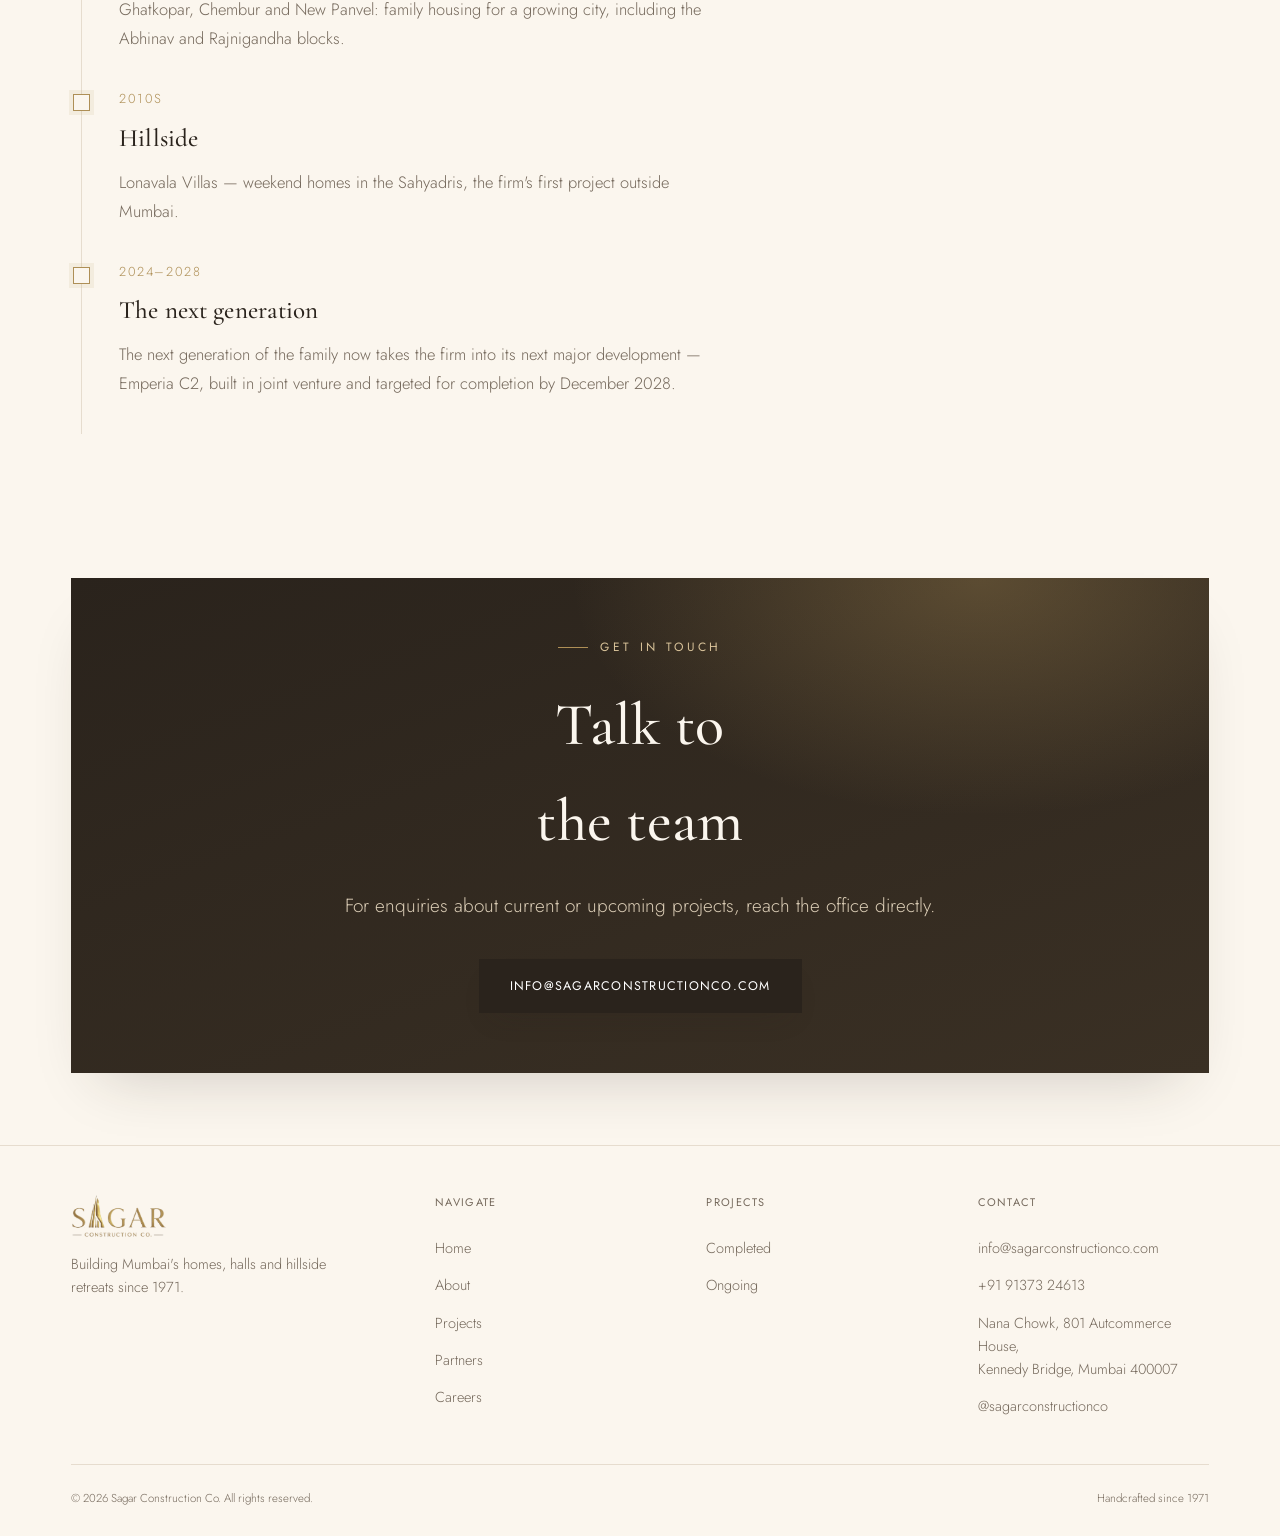
==== commit b21aecee: "Area stat 2,000,000 to 5,000,000 sq ft completed, ongoing and upcoming" ====
--- a/about.html
+++ b/about.html
@@ -43,7 +43,7 @@
       <div class="fact-row reveal">
         <div><strong>Founded 1971</strong><span>Early work: Panchratna, Opera House</span></div>
         <div><strong>20+ projects</strong><span>Across 11 Mumbai localities</span></div>
-        <div><strong>2M+ sq ft</strong><span>Built-up area delivered</span></div>
+        <div><strong>5M+ sq ft</strong><span>Built-up area completed, ongoing &amp; upcoming</span></div>
       </div>
     </div>
   </section>
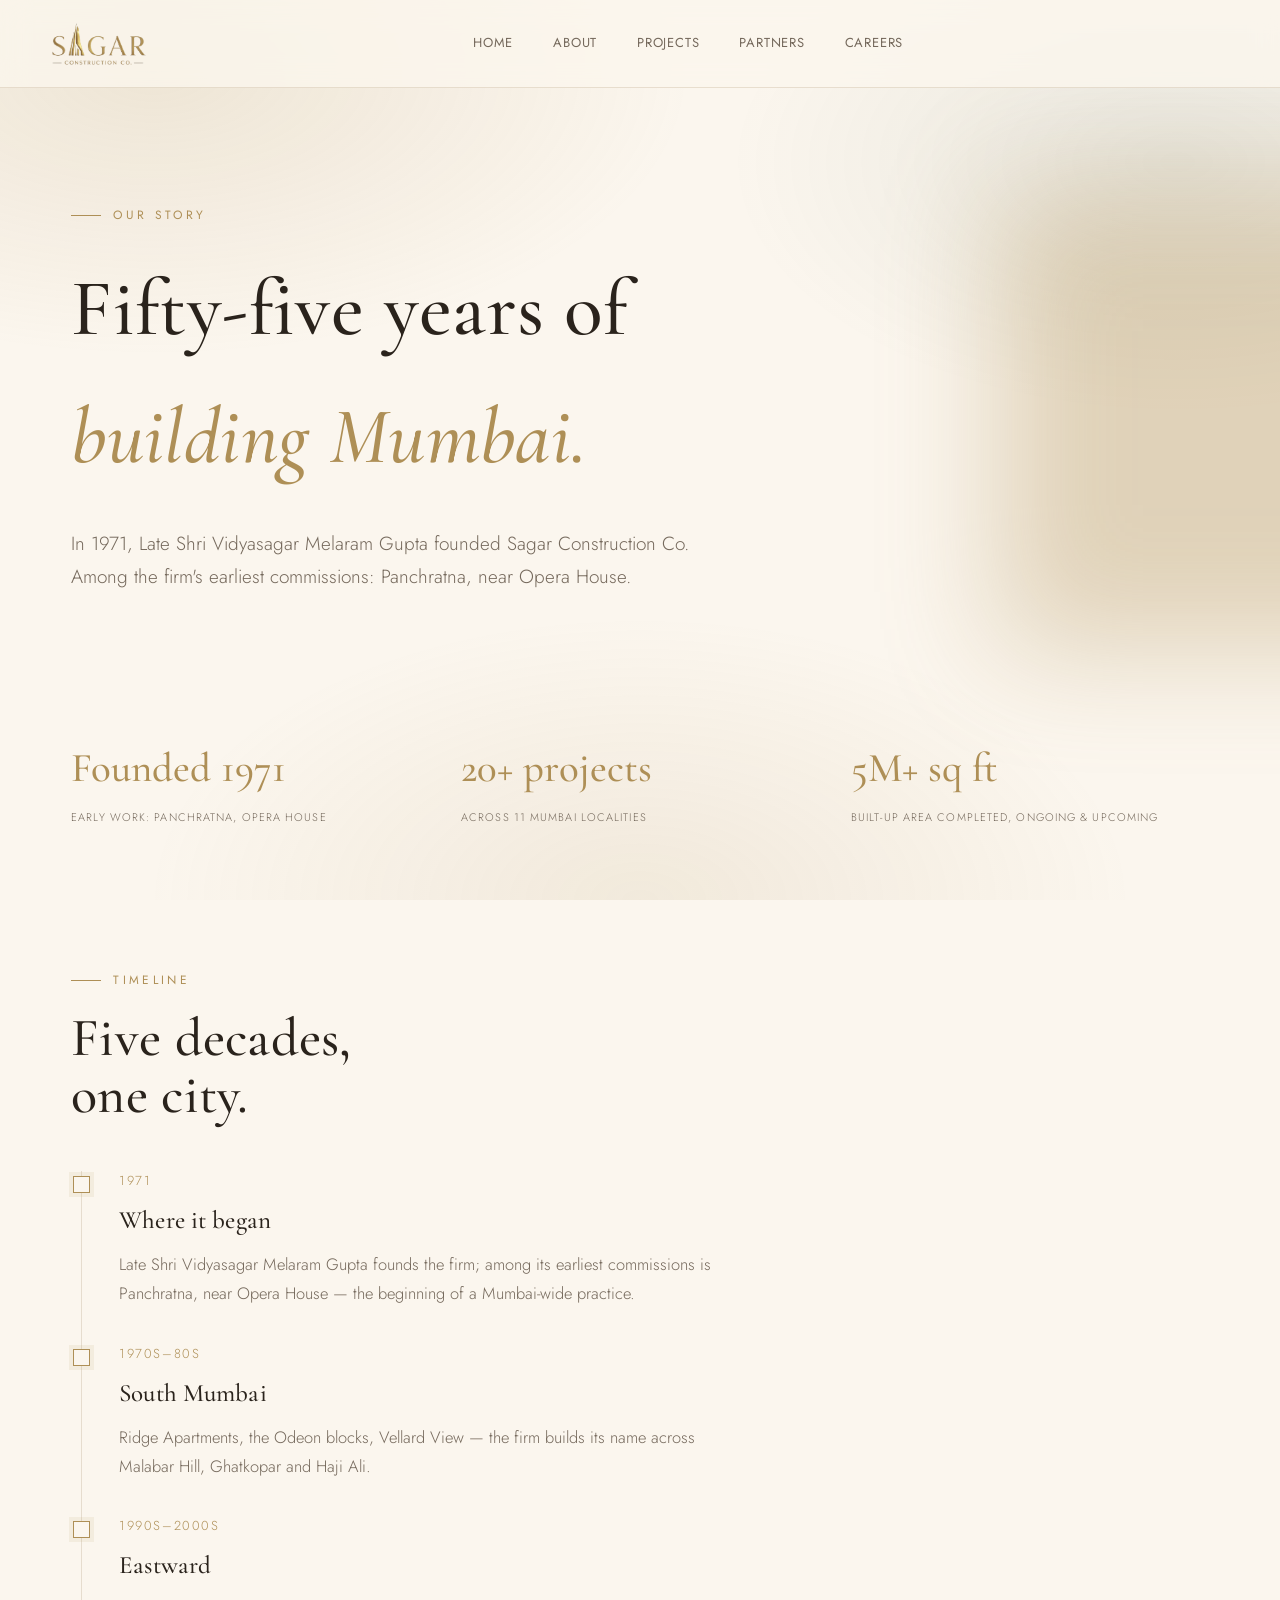
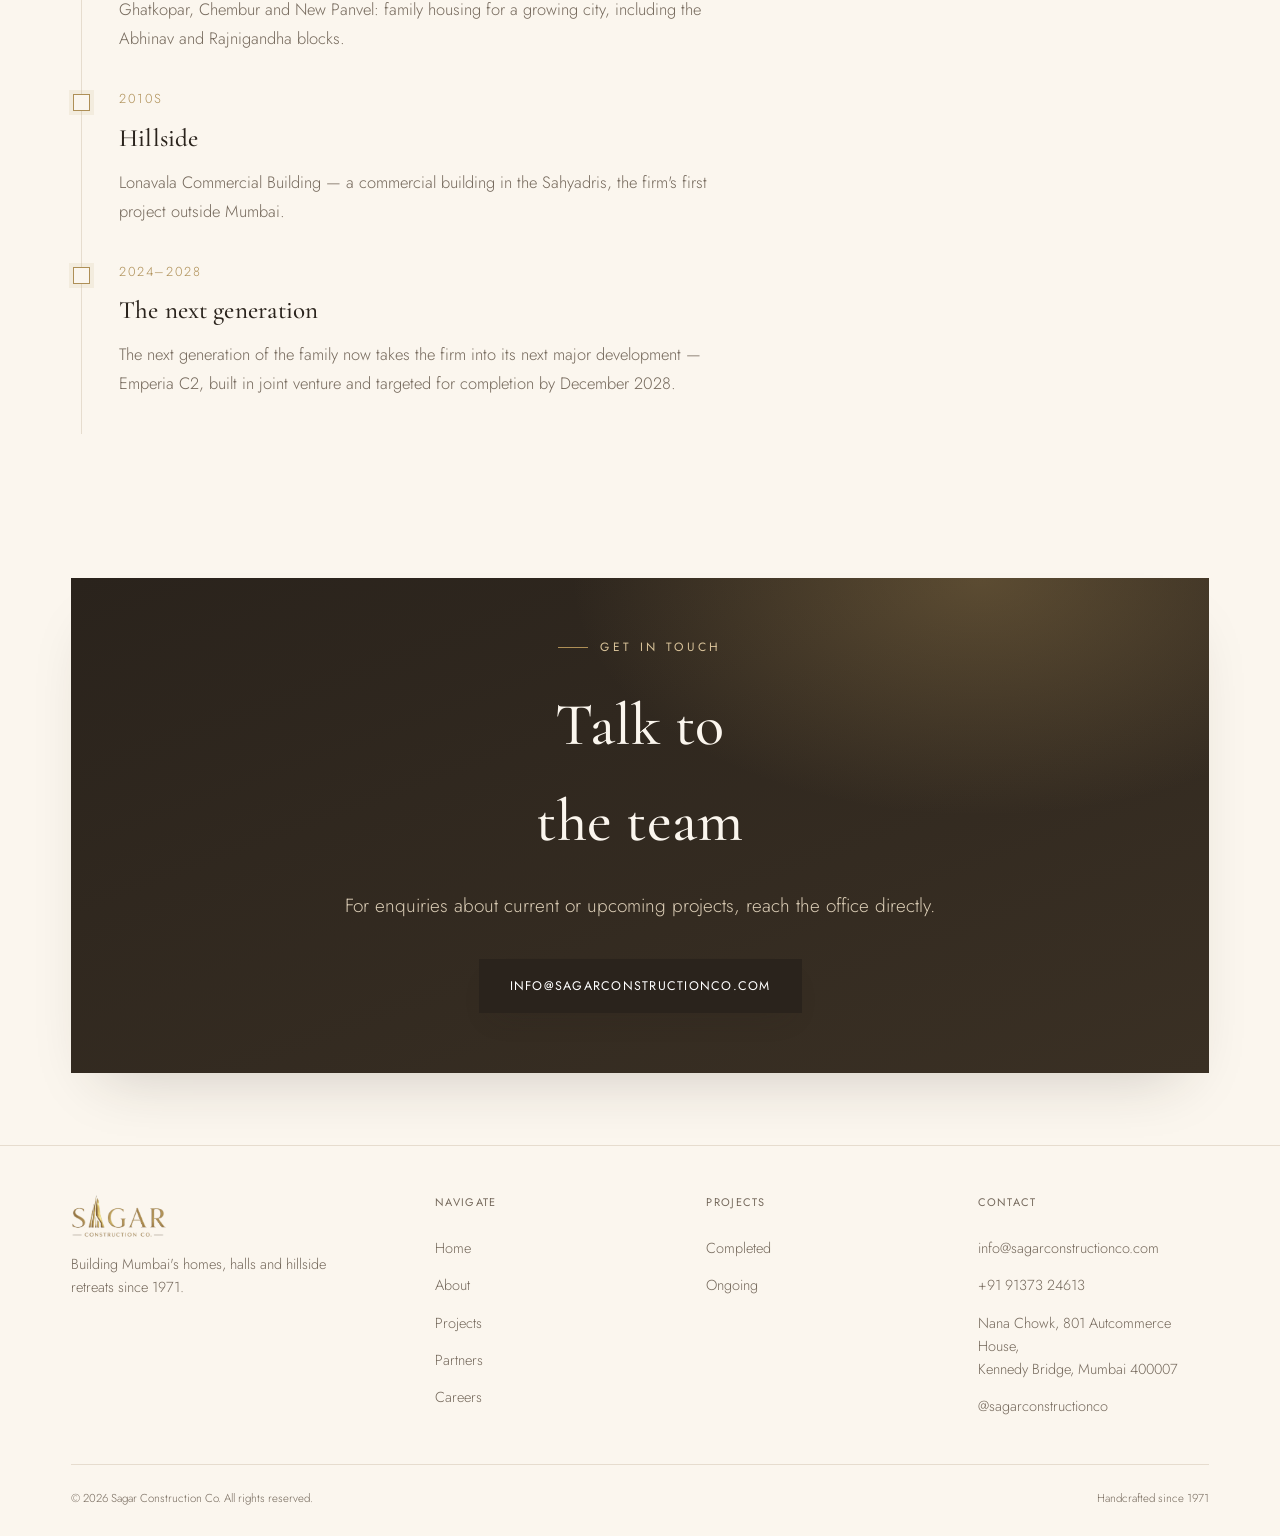
==== commit 4b1fcc4a: "Odeon Theatre and Apartments to Ghatkopar; Prerna Apartments to Panvel; Lonavala Villas renamed Lona" ====
--- a/about.html
+++ b/about.html
@@ -61,7 +61,7 @@
         </div>
         <div class="tl-item reveal">
           <div class="yr">1970s–80s</div>
-          <div><h3>South Mumbai</h3><p>Ridge Apartments, the Odeon blocks, Vellard View — the firm builds its name across Malabar Hill, Girgaon and Mahim.</p></div>
+          <div><h3>South Mumbai</h3><p>Ridge Apartments, the Odeon blocks, Vellard View — the firm builds its name across Malabar Hill, Ghatkopar and Haji Ali.</p></div>
         </div>
         <div class="tl-item reveal">
           <div class="yr">1990s–2000s</div>
@@ -69,7 +69,7 @@
         </div>
         <div class="tl-item reveal">
           <div class="yr">2010s</div>
-          <div><h3>Hillside</h3><p>Lonavala Villas — weekend homes in the Sahyadris, the firm's first project outside Mumbai.</p></div>
+          <div><h3>Hillside</h3><p>Lonavala Commercial Building — a commercial building in the Sahyadris, the firm's first project outside Mumbai.</p></div>
         </div>
         <div class="tl-item reveal">
           <div class="yr">2024–2028</div>
